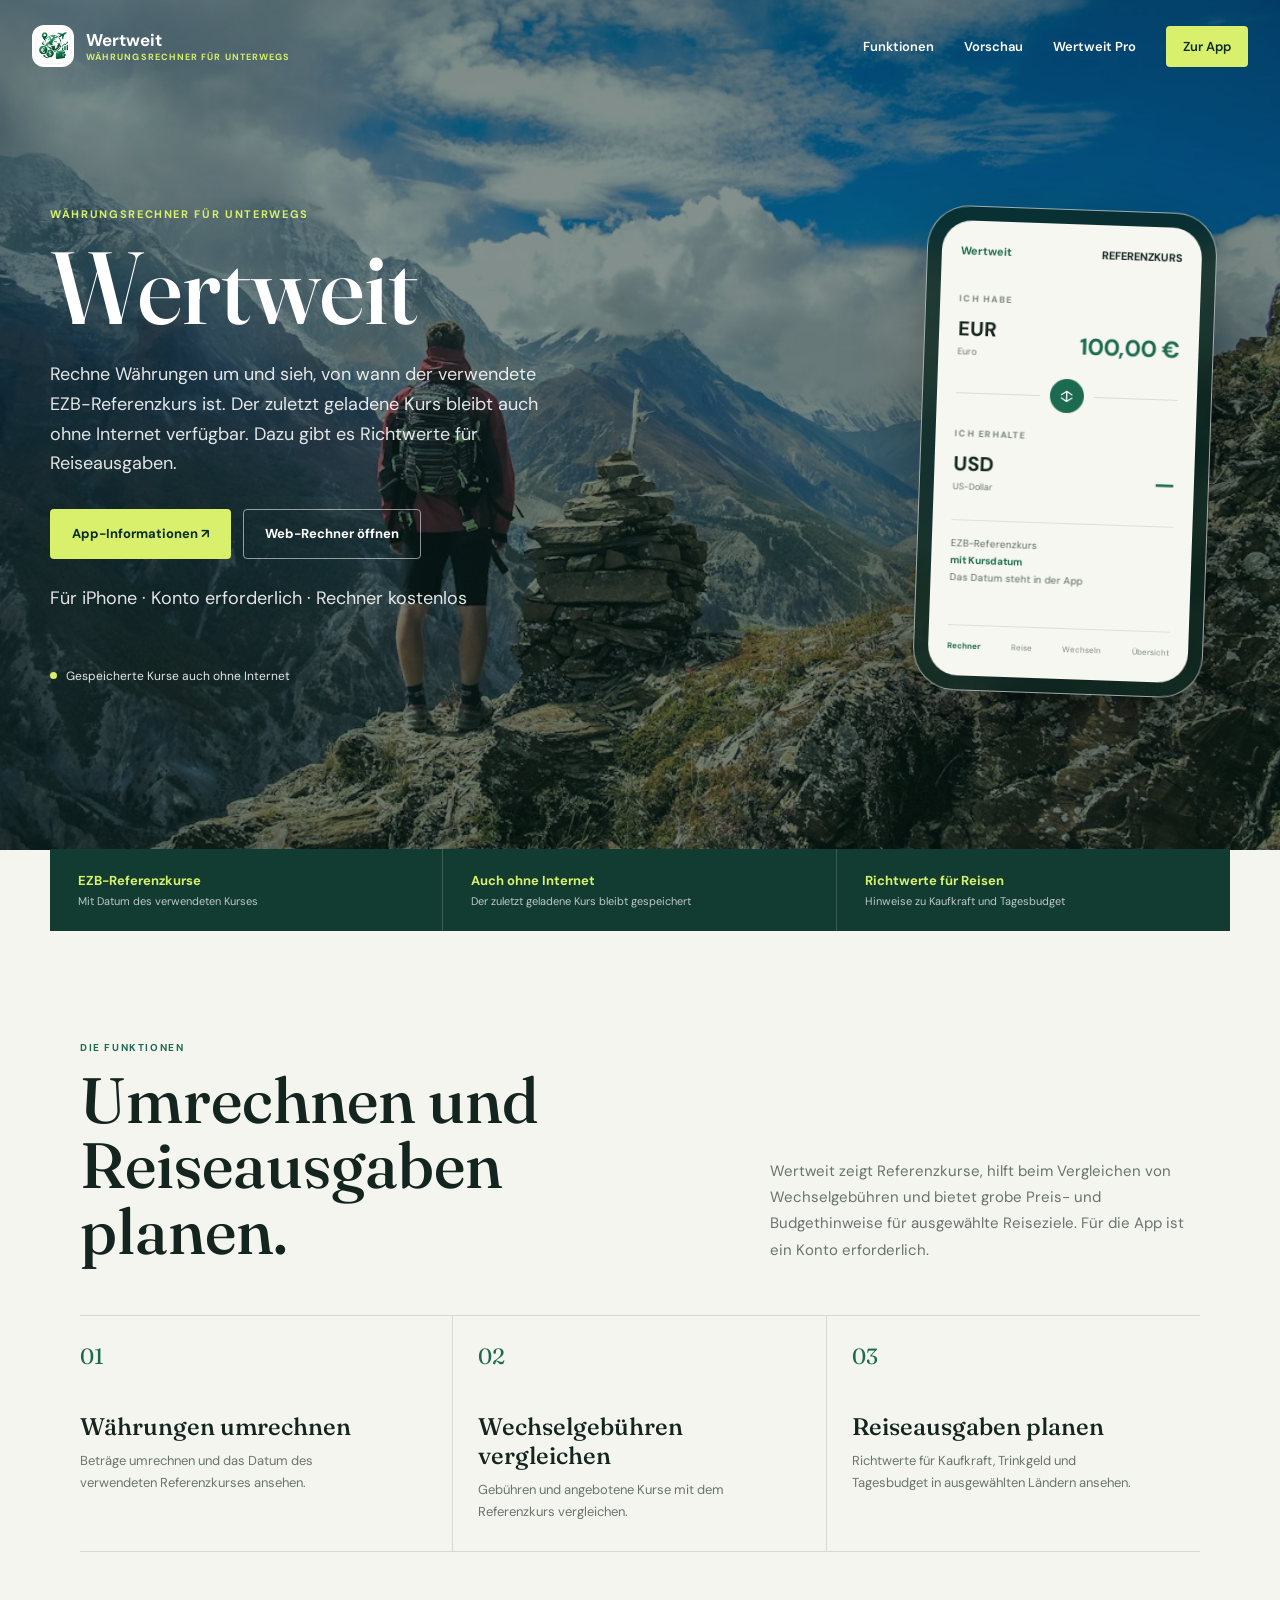
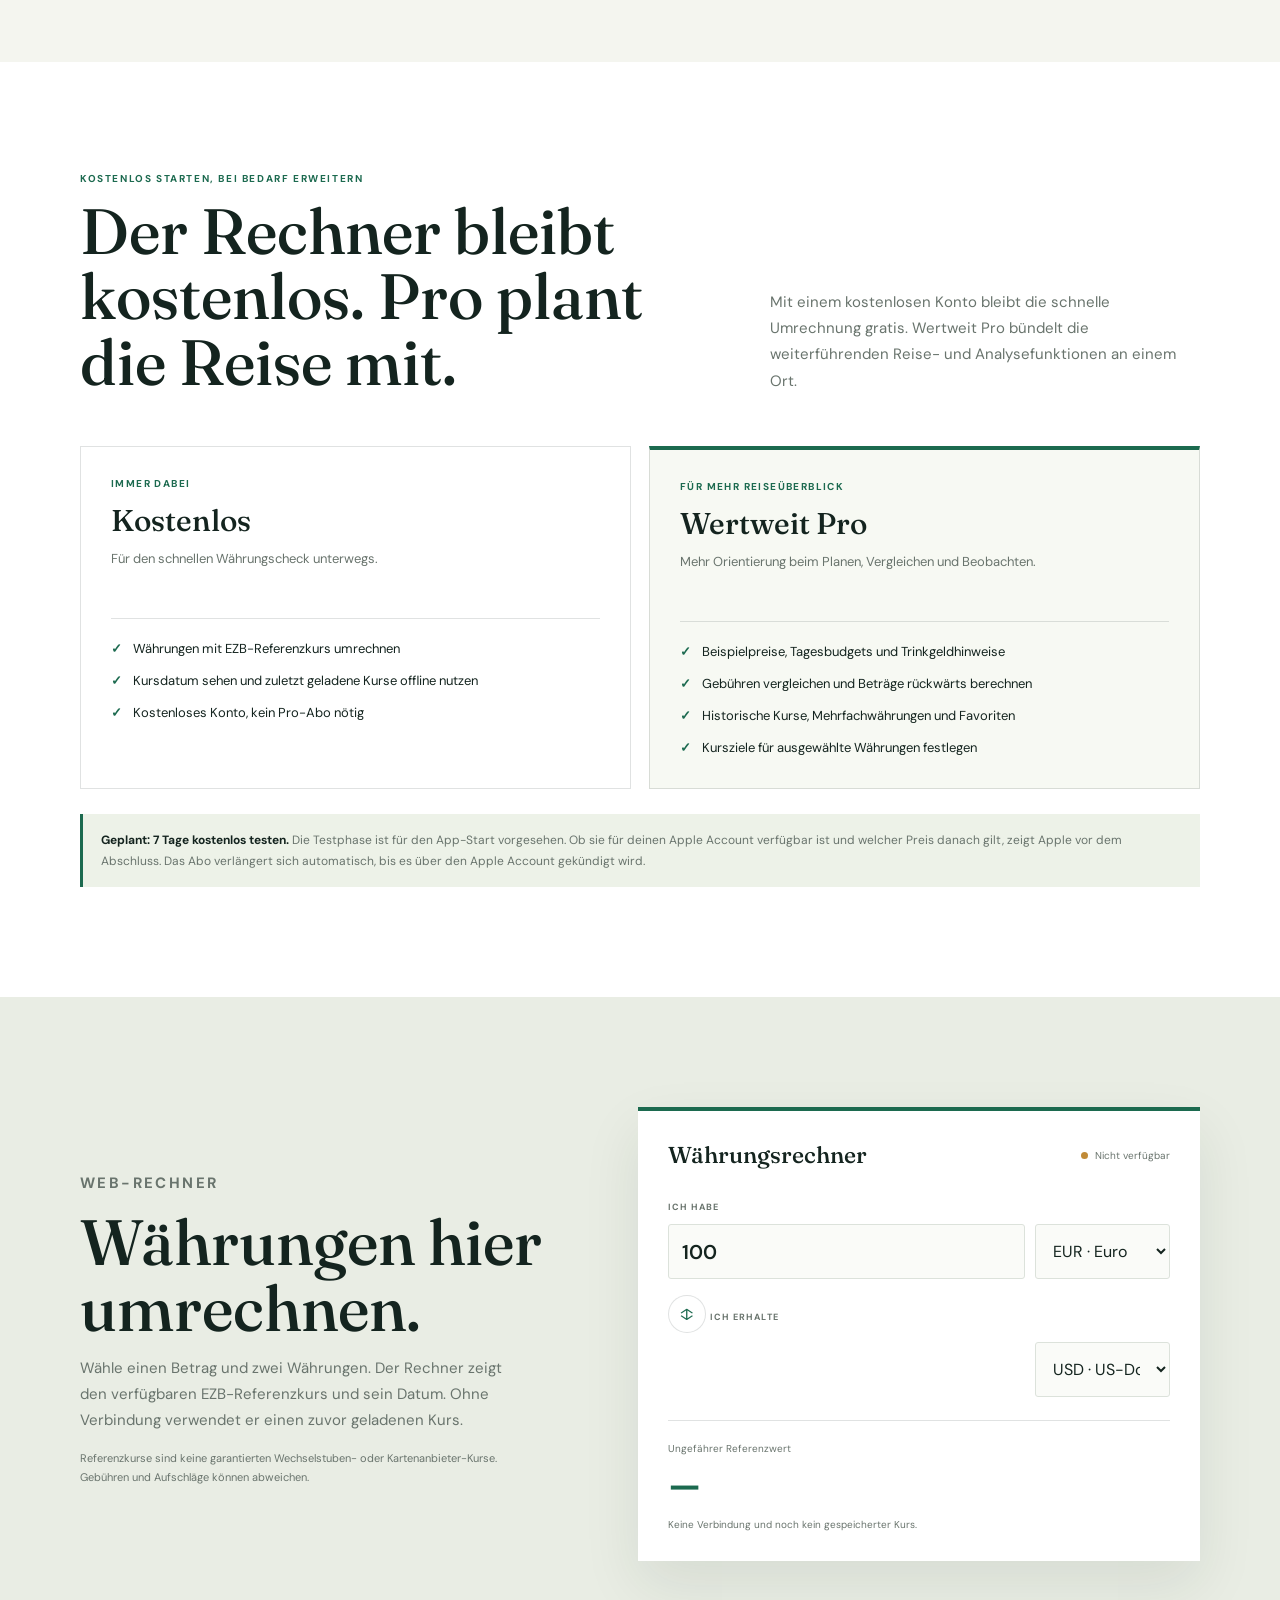
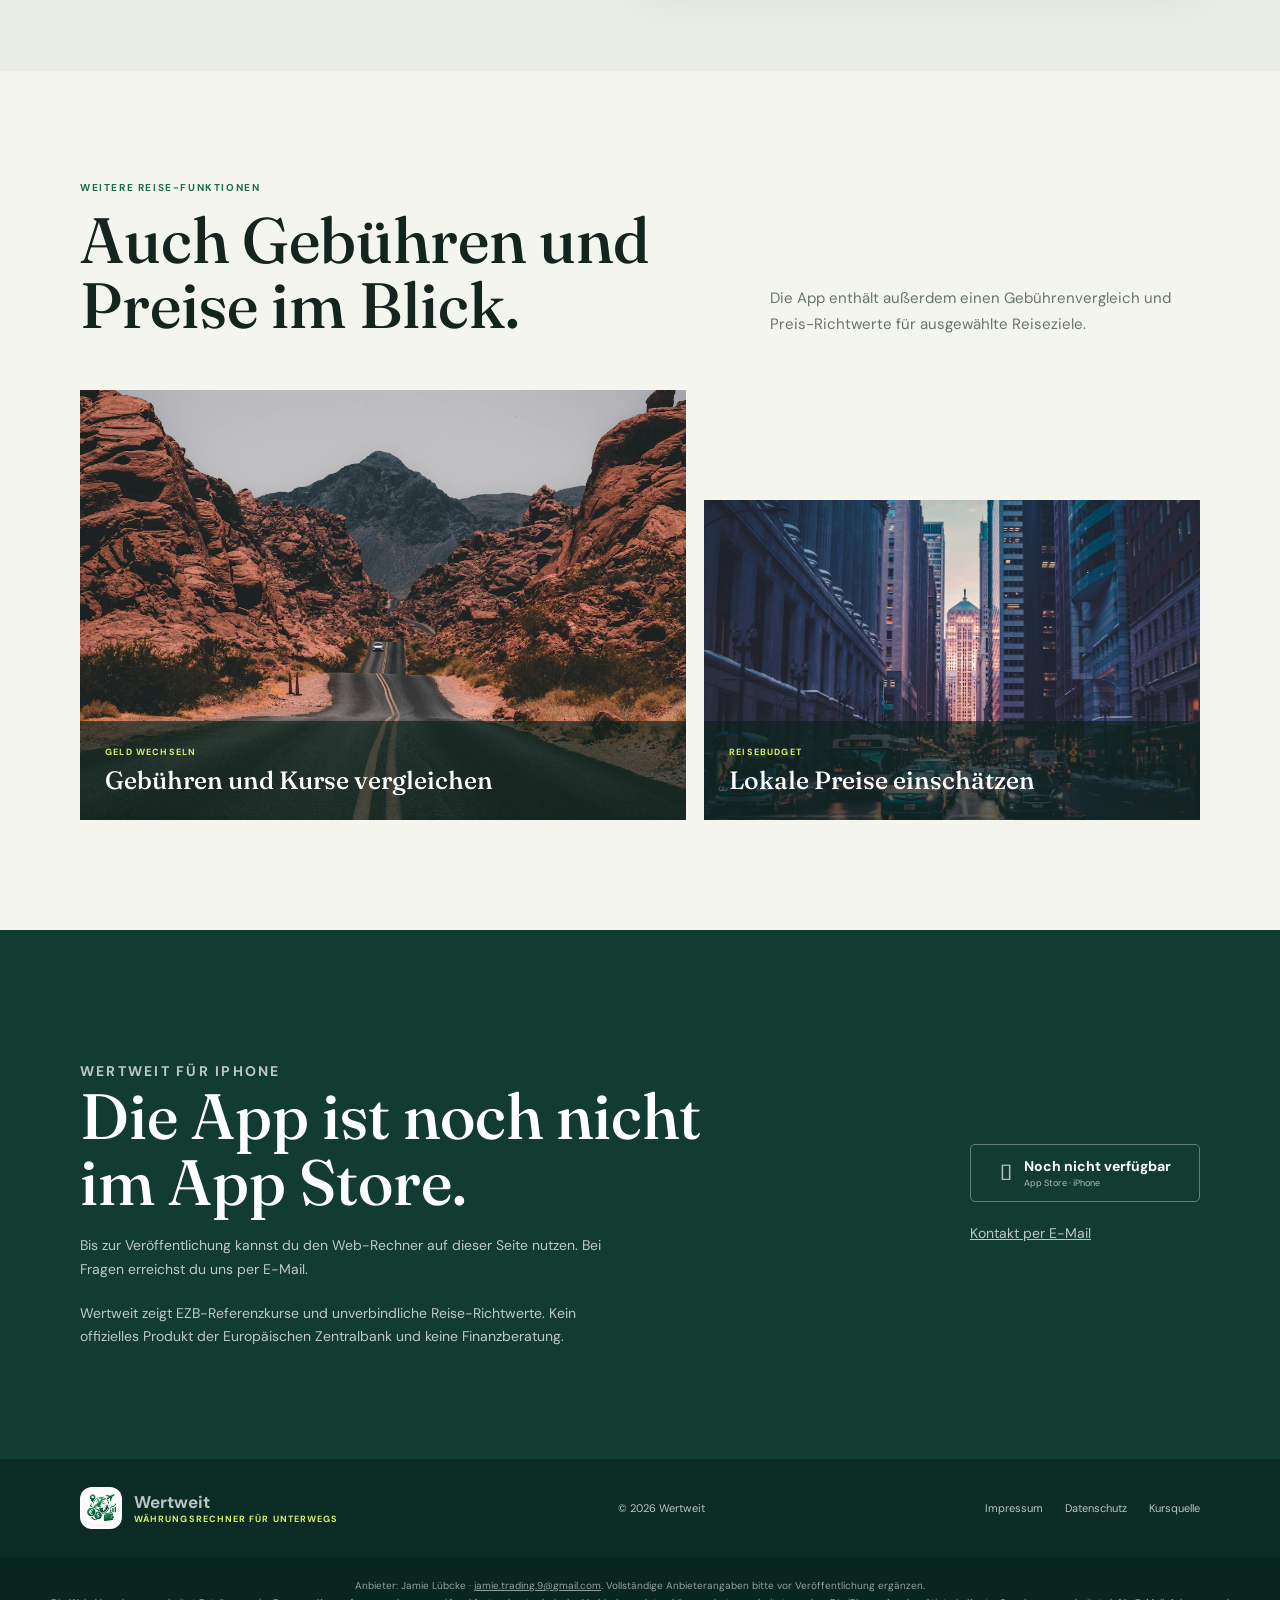
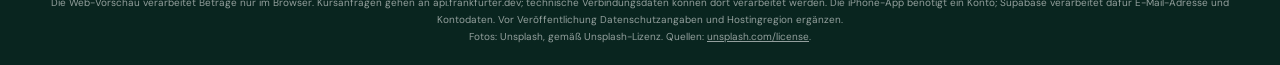
==== website/index.html @ d1123b86 "Add Supabase-backed account and support tools Co-authored-by: Copilot <223556219+Copilot@users.norep" ====
<!doctype html>
<html lang="de">
<head>
  <meta charset="utf-8">
  <meta name="viewport" content="width=device-width, initial-scale=1">
  <meta name="theme-color" content="#123c31">
  <meta name="description" content="Mit Wertweit kannst du Währungen umrechnen, EZB-Referenzkurse prüfen und Reiseausgaben planen.">
  <title>Wertweit – Währungsrechner für unterwegs</title>
  <link rel="preconnect" href="https://fonts.googleapis.com">
  <link rel="preconnect" href="https://fonts.gstatic.com" crossorigin>
  <link href="https://fonts.googleapis.com/css2?family=DM+Sans:wght@400;500;600;700&family=Fraunces:opsz,wght@9..144,500;9..144,600&display=swap" rel="stylesheet">
  <style>
    :root {
      color-scheme: light;
      --forest: #123c31;
      --forest-deep: #0b2b24;
      --leaf: #1c6a4f;
      --lime: #d8f06b;
      --paper: #f4f5ef;
      --white: #fff;
      --ink: #14241f;
      --muted: #69746d;
      --line: rgba(20, 36, 31, .13);
      --serif: "Fraunces", Georgia, serif;
      --sans: "DM Sans", -apple-system, BlinkMacSystemFont, sans-serif;
    }
    * { box-sizing: border-box; }
    html { scroll-behavior: smooth; }
    body { margin: 0; background: var(--paper); color: var(--ink); font-family: var(--sans); }
    a { color: inherit; }
    button, input, select { font: inherit; }
    .site-header {
      position: absolute; inset: 0 0 auto; z-index: 3; display: flex; align-items: center;
      justify-content: space-between; width: min(1280px, calc(100% - 64px)); height: 92px; margin: auto; left: 0; right: 0;
      color: var(--white);
    }
    .brand { display: inline-flex; gap: 12px; align-items: center; text-decoration: none; font-weight: 700; font-size: 17px; }
    .brand img { width: 42px; height: 42px; border-radius: 12px; }
    .brand small { display: block; color: var(--lime); font-size: 9px; font-weight: 700; letter-spacing: .12em; text-transform: uppercase; }
    .nav { display: flex; gap: 30px; align-items: center; font-size: 13px; font-weight: 600; }
    .nav a { text-decoration: none; }
    .nav a:hover { color: var(--lime); }
    .nav .nav-cta { padding: 12px 17px; border-radius: 4px; background: var(--lime); color: var(--forest-deep); }
    .hero {
      position: relative; display: flex; min-height: 720px; min-height: min(850px, 96svh); align-items: center; overflow: hidden;
      background: var(--forest-deep) url("assets/alpine-hiker.jpg") center 48% / cover no-repeat; color: white;
    }
    .hero::before { position: absolute; inset: 0; content: ""; background: rgba(8, 34, 28, .49); }
    .hero-inner { position: relative; z-index: 1; display: grid; grid-template-columns: minmax(0, 1fr) 330px; gap: 70px; align-items: center; width: min(1180px, calc(100% - 64px)); margin: 88px auto 35px; }
    .hero-copy { max-width: 720px; padding: 48px 0 60px; }
    .eyebrow { margin: 0 0 18px; color: var(--lime); font-size: 11px; font-weight: 700; letter-spacing: .15em; text-transform: uppercase; }
    h1 { max-width: 740px; margin: 0; font-family: var(--serif); font-size: clamp(60px, 8vw, 104px); font-weight: 500; line-height: .94; }
    .hero-copy > p:not(.eyebrow) { max-width: 520px; margin: 25px 0 30px; color: rgba(255,255,255,.88); font-size: 18px; line-height: 1.65; }
    .actions { display: flex; gap: 12px; align-items: center; flex-wrap: wrap; }
    .button { display: inline-flex; min-height: 50px; align-items: center; justify-content: center; padding: 0 21px; border: 1px solid transparent; border-radius: 4px; font-size: 13px; font-weight: 700; text-decoration: none; transition: transform .2s ease, background .2s ease; }
    .button:hover { transform: translateY(-2px); }
    .button-primary { background: var(--lime); color: var(--forest-deep); }
    .button-quiet { border-color: rgba(255,255,255,.54); color: white; }
    .hero-note { margin-top: 17px; color: rgba(255,255,255,.7); font-size: 11px; }
    .watch-label { display: inline-flex; gap: 9px; align-items: center; margin-top: 24px; color: rgba(255,255,255,.88); font-size: 12px; }
    .watch-label span { display: inline-block; width: 7px; height: 7px; border-radius: 50%; background: var(--lime); }
    .device { width: 290px; justify-self: center; padding: 14px; border: 1px solid rgba(255,255,255,.6); border-radius: 42px; background: rgba(11, 38, 31, .8); box-shadow: 0 35px 90px rgba(0,0,0,.34); transform: rotate(2deg); backdrop-filter: blur(12px); }
    .device-screen { min-height: 455px; padding: 23px 19px; border-radius: 30px; background: #f5f7f0; color: var(--ink); }
    .screen-top { display: flex; justify-content: space-between; align-items: center; margin-bottom: 35px; font-size: 11px; font-weight: 700; }
    .screen-mark { color: var(--leaf); }
    .screen-label { color: #7b857d; font-size: 9px; font-weight: 700; letter-spacing: .14em; }
    .currency-line { display: flex; align-items: end; justify-content: space-between; margin: 11px 0 18px; }
    .currency-line strong { display: block; font-size: 20px; }
    .currency-line span { display: block; margin-top: 4px; color: var(--muted); font-size: 9px; }
    .currency-line .amount { color: var(--leaf); font-size: 23px; font-weight: 700; }
    .swap-line { display: flex; align-items: center; gap: 10px; color: #9aa29b; }
    .swap-line::before, .swap-line::after { height: 1px; flex: 1; background: #d9ded7; content: ""; }
    .swap { display: grid; width: 34px; height: 34px; place-items: center; border-radius: 50%; background: var(--leaf); color: white; font-size: 16px; }
    .screen-rate { margin-top: 27px; padding-top: 14px; border-top: 1px solid #dce1da; color: #5c6b61; font-size: 10px; line-height: 1.7; }
    .screen-rate b { color: var(--leaf); }
    .screen-tabs { display: flex; justify-content: space-between; margin-top: 39px; padding-top: 15px; border-top: 1px solid #dce1da; color: #7e887f; font-size: 8px; }
    .screen-tabs b { color: var(--leaf); }
    .trust-strip { position: relative; z-index: 2; display: grid; grid-template-columns: repeat(3, 1fr); width: min(1180px, calc(100% - 64px)); margin: -1px auto 0; background: var(--forest); color: white; }
    .trust-item { padding: 23px 28px; border-right: 1px solid rgba(255,255,255,.16); }
    .trust-item:last-child { border: 0; }
    .trust-item strong { display: block; color: var(--lime); font-size: 13px; }
    .trust-item span { display: block; margin-top: 5px; color: rgba(255,255,255,.72); font-size: 11px; }
    .section { padding: 110px 32px; }
    .section-inner { width: min(1120px, 100%); margin: auto; }
    .section-heading { display: grid; grid-template-columns: 1fr minmax(240px, 430px); gap: 50px; align-items: end; margin-bottom: 52px; }
    .section-kicker { margin: 0 0 13px; color: var(--leaf); font-size: 10px; font-weight: 700; letter-spacing: .16em; text-transform: uppercase; }
    h2 { margin: 0; font-family: var(--serif); font-size: clamp(40px, 5.3vw, 64px); font-weight: 500; line-height: 1.02; }
    .section-heading > p { margin: 0; color: var(--muted); font-size: 15px; line-height: 1.75; }
    .features { display: grid; grid-template-columns: repeat(3, 1fr); border-top: 1px solid var(--line); border-bottom: 1px solid var(--line); }
    .feature { min-height: 215px; padding: 26px 24px 28px 0; border-right: 1px solid var(--line); }
    .feature + .feature { padding-left: 25px; }
    .feature:last-child { border: 0; }
    .feature-number { display: block; margin-bottom: 42px; color: var(--leaf); font-family: var(--serif); font-size: 22px; }
    .feature h3 { margin: 0 0 9px; font-family: var(--serif); font-size: 24px; font-weight: 500; }
    .feature p { max-width: 290px; margin: 0; color: var(--muted); font-size: 13px; line-height: 1.7; }
    .pro-section { background: #fff; }
    .plans { display: grid; grid-template-columns: repeat(2, minmax(0, 1fr)); gap: 18px; }
    .plan { padding: 30px; border: 1px solid var(--line); }
    .plan-pro { border-top: 4px solid var(--leaf); background: #f7f9f3; }
    .plan-label { margin: 0 0 12px; color: var(--leaf); font-size: 10px; font-weight: 700; letter-spacing: .14em; text-transform: uppercase; }
    .plan h3 { margin: 0; font-family: var(--serif); font-size: 30px; font-weight: 500; }
    .plan-intro { min-height: 48px; margin: 9px 0 22px; color: var(--muted); font-size: 13px; line-height: 1.65; }
    .plan ul { display: grid; gap: 12px; margin: 0; padding: 20px 0 0; border-top: 1px solid var(--line); list-style: none; }
    .plan li { position: relative; padding-left: 22px; color: var(--ink); font-size: 13px; line-height: 1.55; }
    .plan li::before { position: absolute; left: 0; color: var(--leaf); content: "✓"; font-weight: 700; }
    .trial-note { margin: 25px 0 0; padding: 16px 18px; border-left: 3px solid var(--leaf); background: #edf2e8; color: var(--muted); font-size: 12px; line-height: 1.7; }
    .trial-note strong { color: var(--ink); }
    .demo { background: #e9ede4; }
    .demo-grid { display: grid; grid-template-columns: minmax(0, .85fr) minmax(360px, 1fr); gap: 80px; align-items: center; }
    .demo-copy p { max-width: 450px; color: var(--muted); font-size: 15px; line-height: 1.75; }
    .demo-copy .demo-caveat { font-size: 11px; }
    .converter { padding: 30px; border-top: 4px solid var(--leaf); background: var(--white); box-shadow: 0 24px 55px rgba(25, 49, 38, .09); }
    .converter-head { display: flex; justify-content: space-between; align-items: center; margin-bottom: 25px; }
    .converter-head h3 { margin: 0; font-family: var(--serif); font-size: 23px; font-weight: 500; }
    .rate-status { display: inline-flex; gap: 7px; align-items: center; color: var(--muted); font-size: 10px; }
    .rate-dot { width: 7px; height: 7px; border-radius: 50%; background: #b4b9b2; }
    .rate-dot.ready { background: #31845e; }
    .rate-dot.stale { background: #c18b37; }
    .input-row { display: grid; grid-template-columns: minmax(0, 1fr) 135px; gap: 10px; margin-top: 9px; }
    .input-row input, .input-row select { width: 100%; height: 55px; padding: 0 13px; border: 1px solid #dce2db; border-radius: 3px; background: #fafbf8; color: var(--ink); }
    .input-row input { font-size: 20px; font-weight: 600; }
    .input-label { margin-top: 19px; color: var(--muted); font-size: 9px; font-weight: 700; letter-spacing: .12em; }
    .demo-result { margin-top: 23px; padding-top: 21px; border-top: 1px solid var(--line); }
    .demo-result small { display: block; margin-bottom: 7px; color: var(--muted); font-size: 10px; }
    .demo-result strong { display: block; color: var(--leaf); font-size: clamp(25px, 4vw, 36px); overflow-wrap: anywhere; }
    .demo-date { margin-top: 9px; color: var(--muted); font-size: 10px; }
    .swap-button { display: inline-grid; width: 38px; height: 38px; margin: 16px 0 0; place-items: center; border: 1px solid var(--line); border-radius: 50%; background: white; color: var(--leaf); cursor: pointer; }
    .triptych { display: grid; grid-template-columns: 1.1fr .9fr; gap: 18px; }
    .triptych figure { position: relative; min-height: 430px; margin: 0; overflow: hidden; background: #263d34; }
    .triptych figure:last-child { min-height: 320px; margin-top: 110px; }
    .triptych img { position: absolute; width: 100%; height: 100%; object-fit: cover; transition: transform .8s ease; }
    .triptych figure:hover img { transform: scale(1.035); }
    .triptych figcaption { position: absolute; inset: auto 0 0; padding: 25px; color: white; background: rgba(10, 34, 27, .66); }
    .triptych figcaption span { display: block; margin-bottom: 7px; color: var(--lime); font-size: 9px; font-weight: 700; letter-spacing: .13em; text-transform: uppercase; }
    .triptych figcaption strong { font-family: var(--serif); font-size: 25px; font-weight: 500; }
    .download { position: relative; overflow: hidden; background: var(--forest); color: white; }
    .download-inner { display: grid; grid-template-columns: 1fr auto; gap: 50px; align-items: center; }
    .download h2 { max-width: 640px; }
    .download p { max-width: 540px; margin: 20px 0 0; color: rgba(255,255,255,.72); font-size: 14px; line-height: 1.7; }
    .store-button { display: inline-flex; min-width: 230px; min-height: 58px; align-items: center; justify-content: center; gap: 12px; padding: 10px 18px; border: 1px solid rgba(255,255,255,.34); border-radius: 5px; color: rgba(255,255,255,.66); text-align: left; text-decoration: none; cursor: not-allowed; }
    .store-button b { display: block; color: white; font-size: 14px; }
    .store-button small { display: block; margin-top: 2px; font-size: 9px; }
    .store-icon { font-size: 22px; }
    .fineprint { margin-top: 20px; color: rgba(255,255,255,.57); font-size: 10px; }
    .footer { padding: 28px 32px; background: var(--forest-deep); color: rgba(255,255,255,.73); }
    .footer-inner { display: flex; width: min(1120px, 100%); align-items: center; justify-content: space-between; gap: 20px; margin: auto; font-size: 11px; }
    .footer a { text-decoration: none; }
    .footer-links { display: flex; gap: 22px; }
    .legal-note { padding: 20px 32px; background: #09251f; color: rgba(255,255,255,.56); font-size: 10px; line-height: 1.7; text-align: center; }
    .reveal { opacity: 0; transform: translateY(18px); transition: opacity .65s ease, transform .65s ease; }
    .reveal.visible { opacity: 1; transform: translateY(0); }
    @media (prefers-reduced-motion: reduce) { *, *::before, *::after { scroll-behavior: auto !important; transition-duration: .01ms !important; animation-duration: .01ms !important; } .reveal { opacity: 1; transform: none; } }
    @media (max-width: 800px) {
      .site-header { width: calc(100% - 36px); height: 76px; }
      .nav { gap: 14px; }
      .nav a:not(.nav-cta) { display: none; }
      .hero { min-height: 940px; min-height: 100svh; align-items: start; background-position: 42% center; }
      .hero::before { background: rgba(8, 34, 28, .6); }
      .hero-inner { grid-template-columns: 1fr; gap: 8px; width: calc(100% - 40px); margin-top: 100px; }
      .hero-copy { padding: 24px 0 0; }
      h1 { max-width: 500px; font-size: clamp(60px, 15vw, 84px); }
      .hero-copy > p:not(.eyebrow) { margin: 18px 0 22px; font-size: 16px; }
      .device { width: 235px; justify-self: end; margin: 0 10px 10px 0; padding: 10px; border-radius: 34px; }
      .device-screen { min-height: 338px; padding: 17px 15px; border-radius: 25px; }
      .screen-top { margin-bottom: 23px; }
      .currency-line { margin: 8px 0 12px; }
      .screen-rate { margin-top: 18px; }
      .screen-tabs { margin-top: 24px; }
      .trust-strip { grid-template-columns: 1fr; width: 100%; }
      .trust-item { padding: 16px 22px; border-right: 0; border-bottom: 1px solid rgba(255,255,255,.16); }
      .section { padding: 78px 20px; }
      .section-heading, .demo-grid { grid-template-columns: 1fr; gap: 23px; }
      .features { grid-template-columns: 1fr; }
      .feature, .feature + .feature { min-height: 0; padding: 20px 0; border-right: 0; border-bottom: 1px solid var(--line); }
      .feature:last-child { border-bottom: 0; }
      .feature-number { margin-bottom: 20px; }
      .plans { grid-template-columns: 1fr; }
      .plan { padding: 23px; }
      .demo-grid { gap: 34px; }
      .converter { padding: 22px 17px; }
      .input-row { grid-template-columns: minmax(0, 1fr) 112px; gap: 7px; }
      .triptych { grid-template-columns: 1fr; }
      .triptych figure, .triptych figure:last-child { min-height: 360px; margin: 0; }
      .download-inner { grid-template-columns: 1fr; gap: 32px; }
      .store-button { justify-self: start; }
      .footer-inner { align-items: flex-start; flex-direction: column; }
      .footer-links { flex-wrap: wrap; }
    }
    @media (max-width: 390px) {
      .brand { font-size: 15px; }
      .brand img { width: 36px; height: 36px; }
      .button { padding: 0 15px; font-size: 12px; }
      .device { width: 220px; }
      .hero { min-height: 900px; min-height: 100svh; }
    }
  </style>
</head>
<body>
  <header class="site-header">
    <a class="brand" href="#start" aria-label="Wertweit Startseite">
      <img src="assets/wertweit-logo.png" alt="">
      <span>Wertweit<small>Währungsrechner für unterwegs</small></span>
    </a>
    <nav class="nav" aria-label="Hauptnavigation">
      <a href="#funktionen">Funktionen</a>
      <a href="#vorschau">Vorschau</a>
      <a href="#pro">Wertweit Pro</a>
      <a class="nav-cta" href="#download">Zur App</a>
    </nav>
  </header>

  <main id="start">
    <section class="hero" aria-labelledby="hero-title">
      <div class="hero-inner">
        <div class="hero-copy">
          <p class="eyebrow">Währungsrechner für unterwegs</p>
          <h1 id="hero-title">Wertweit</h1>
          <p>Rechne Währungen um und sieh, von wann der verwendete EZB-Referenzkurs ist. Der zuletzt geladene Kurs bleibt auch ohne Internet verfügbar. Dazu gibt es Richtwerte für Reiseausgaben.</p>
          <div class="actions">
            <a class="button button-primary" href="#download">App-Informationen <span aria-hidden="true">&nbsp;↗</span></a>
            <a class="button button-quiet" href="#vorschau">Web-Rechner öffnen</a>
          </div>
          <p class="hero-note">Für iPhone · Konto erforderlich · Rechner kostenlos</p>
          <div class="watch-label"><span></span> Gespeicherte Kurse auch ohne Internet</div>
        </div>
        <div class="device" aria-label="Vorschau des Wertweit-Währungsrechners">
          <div class="device-screen">
            <div class="screen-top"><span class="screen-mark">Wertweit</span><span>REFERENZKURS</span></div>
            <div class="screen-label">ICH HABE</div>
            <div class="currency-line"><div><strong>EUR</strong><span>Euro</span></div><span class="amount">100,00 €</span></div>
            <div class="swap-line"><span class="swap" aria-hidden="true">↕</span></div>
            <div class="screen-label" style="margin-top:18px">ICH ERHALTE</div>
            <div class="currency-line"><div><strong>USD</strong><span>US-Dollar</span></div><span class="amount">—</span></div>
            <div class="screen-rate">EZB-Referenzkurs<br><b>mit Kursdatum</b><br>Das Datum steht in der App</div>
            <div class="screen-tabs"><b>Rechner</b><span>Reise</span><span>Wechseln</span><span>Übersicht</span></div>
          </div>
        </div>
      </div>
    </section>

    <div class="trust-strip" aria-label="Wertweit auf einen Blick">
      <div class="trust-item"><strong>EZB-Referenzkurse</strong><span>Mit Datum des verwendeten Kurses</span></div>
      <div class="trust-item"><strong>Auch ohne Internet</strong><span>Der zuletzt geladene Kurs bleibt gespeichert</span></div>
      <div class="trust-item"><strong>Richtwerte für Reisen</strong><span>Hinweise zu Kaufkraft und Tagesbudget</span></div>
    </div>

    <section class="section" id="funktionen">
      <div class="section-inner">
        <div class="section-heading reveal">
          <div><p class="section-kicker">Die Funktionen</p><h2>Umrechnen und Reiseausgaben planen.</h2></div>
          <p>Wertweit zeigt Referenzkurse, hilft beim Vergleichen von Wechselgebühren und bietet grobe Preis- und Budgethinweise für ausgewählte Reiseziele. Für die App ist ein Konto erforderlich.</p>
        </div>
        <div class="features reveal">
          <article class="feature"><span class="feature-number">01</span><h3>Währungen umrechnen</h3><p>Beträge umrechnen und das Datum des verwendeten Referenzkurses ansehen.</p></article>
          <article class="feature"><span class="feature-number">02</span><h3>Wechselgebühren vergleichen</h3><p>Gebühren und angebotene Kurse mit dem Referenzkurs vergleichen.</p></article>
          <article class="feature"><span class="feature-number">03</span><h3>Reiseausgaben planen</h3><p>Richtwerte für Kaufkraft, Trinkgeld und Tagesbudget in ausgewählten Ländern ansehen.</p></article>
        </div>
      </div>
    </section>

    <section class="section pro-section" id="pro" aria-labelledby="pro-title">
      <div class="section-inner">
        <div class="section-heading reveal">
          <div><p class="section-kicker">Kostenlos starten, bei Bedarf erweitern</p><h2 id="pro-title">Der Rechner bleibt kostenlos. Pro plant die Reise mit.</h2></div>
          <p>Mit einem kostenlosen Konto bleibt die schnelle Umrechnung gratis. Wertweit Pro bündelt die weiterführenden Reise- und Analysefunktionen an einem Ort.</p>
        </div>
        <div class="plans reveal">
          <article class="plan">
            <p class="plan-label">Immer dabei</p>
            <h3>Kostenlos</h3>
            <p class="plan-intro">Für den schnellen Währungscheck unterwegs.</p>
            <ul>
              <li>Währungen mit EZB-Referenzkurs umrechnen</li>
              <li>Kursdatum sehen und zuletzt geladene Kurse offline nutzen</li>
              <li>Kostenloses Konto, kein Pro-Abo nötig</li>
            </ul>
          </article>
          <article class="plan plan-pro">
            <p class="plan-label">Für mehr Reiseüberblick</p>
            <h3>Wertweit Pro</h3>
            <p class="plan-intro">Mehr Orientierung beim Planen, Vergleichen und Beobachten.</p>
            <ul>
              <li>Beispielpreise, Tagesbudgets und Trinkgeldhinweise</li>
              <li>Gebühren vergleichen und Beträge rückwärts berechnen</li>
              <li>Historische Kurse, Mehrfachwährungen und Favoriten</li>
              <li>Kursziele für ausgewählte Währungen festlegen</li>
            </ul>
          </article>
        </div>
        <p class="trial-note"><strong>Geplant: 7 Tage kostenlos testen.</strong> Die Testphase ist für den App-Start vorgesehen. Ob sie für deinen Apple Account verfügbar ist und welcher Preis danach gilt, zeigt Apple vor dem Abschluss. Das Abo verlängert sich automatisch, bis es über den Apple Account gekündigt wird.</p>
      </div>
    </section>

    <section class="section demo" id="vorschau">
      <div class="section-inner demo-grid">
        <div class="demo-copy reveal">
          <p class="section-kicker">Web-Rechner</p>
          <h2>Währungen hier umrechnen.</h2>
          <p>Wähle einen Betrag und zwei Währungen. Der Rechner zeigt den verfügbaren EZB-Referenzkurs und sein Datum. Ohne Verbindung verwendet er einen zuvor geladenen Kurs.</p>
          <p class="demo-caveat">Referenzkurse sind keine garantierten Wechselstuben- oder Kartenanbieter-Kurse. Gebühren und Aufschläge können abweichen.</p>
        </div>
        <div class="converter reveal" aria-label="Interaktiver Währungsrechner">
          <div class="converter-head"><h3>Währungsrechner</h3><span class="rate-status"><i class="rate-dot" id="rate-dot"></i><span id="rate-status">Kurs wird geladen</span></span></div>
          <label class="input-label" for="amount">ICH HABE</label>
          <div class="input-row"><input id="amount" type="number" min="0" step="any" value="100" inputmode="decimal" aria-label="Betrag"><select id="base" aria-label="Ausgangswährung"><option value="EUR">EUR · Euro</option><option value="USD">USD · US-Dollar</option><option value="GBP">GBP · Pfund</option><option value="CHF">CHF · Franken</option><option value="JPY">JPY · Yen</option></select></div>
          <button class="swap-button" id="swap" type="button" aria-label="Währungen tauschen">↕</button>
          <label class="input-label" for="quote">ICH ERHALTE</label>
          <div class="input-row"><div></div><select id="quote" aria-label="Zielwährung"><option value="USD">USD · US-Dollar</option><option value="EUR">EUR · Euro</option><option value="GBP">GBP · Pfund</option><option value="CHF">CHF · Franken</option><option value="JPY">JPY · Yen</option></select></div>
          <div class="demo-result"><small>Ungefährer Referenzwert</small><strong id="result">—</strong><div class="demo-date" id="rate-date">Kursdatum wird geladen.</div></div>
        </div>
      </div>
    </section>

    <section class="section" aria-label="Wertweit für unterwegs">
      <div class="section-inner">
        <div class="section-heading reveal">
          <div><p class="section-kicker">Weitere Reise-Funktionen</p><h2>Auch Gebühren und Preise im Blick.</h2></div>
          <p>Die App enthält außerdem einen Gebührenvergleich und Preis-Richtwerte für ausgewählte Reiseziele.</p>
        </div>
        <div class="triptych reveal">
          <figure><img src="assets/red-rock-road.jpg" alt="Straße durch eine weite Landschaft aus roten Felsen" loading="lazy"><figcaption><span>Geld wechseln</span><strong>Gebühren und Kurse vergleichen</strong></figcaption></figure>
          <figure><img src="assets/city-evening.jpg" alt="Belebte Innenstadt bei Abendlicht" loading="lazy"><figcaption><span>Reisebudget</span><strong>Lokale Preise einschätzen</strong></figcaption></figure>
        </div>
      </div>
    </section>

    <section class="section download" id="download">
      <div class="section-inner download-inner">
        <div class="reveal">
          <p class="section-kicker">Wertweit für iPhone</p>
          <h2>Die App ist noch nicht im App Store.</h2>
          <p>Bis zur Veröffentlichung kannst du den Web-Rechner auf dieser Seite nutzen. Bei Fragen erreichst du uns per E-Mail.</p>
          <p class="fineprint">Wertweit zeigt EZB-Referenzkurse und unverbindliche Reise-Richtwerte. Kein offizielles Produkt der Europäischen Zentralbank und keine Finanzberatung.</p>
        </div>
        <div class="reveal">
          <span class="store-button" aria-disabled="true"><span class="store-icon" aria-hidden="true"></span><span><b>Noch nicht verfügbar</b><small>App Store · iPhone</small></span></span>
          <p class="fineprint"><a href="mailto:jamie.trading.9@gmail.com">Kontakt per E-Mail</a></p>
        </div>
      </div>
    </section>
  </main>

  <footer>
    <div class="footer">
      <div class="footer-inner"><a class="brand" href="#start"><img src="assets/wertweit-logo.png" alt=""><span>Wertweit<small>Währungsrechner für unterwegs</small></span></a><div>© <span id="year"></span> Wertweit</div><nav class="footer-links" aria-label="Rechtliches"><a href="#impressum">Impressum</a><a href="#datenschutz">Datenschutz</a><a href="https://www.frankfurter.dev/" target="_blank" rel="noreferrer">Kursquelle</a></nav></div>
    </div>
    <div class="legal-note"><span id="impressum">Anbieter: Jamie Lübcke · <a href="mailto:jamie.trading.9@gmail.com">jamie.trading.9@gmail.com</a>. Vollständige Anbieterangaben bitte vor Veröffentlichung ergänzen.</span><br><span id="datenschutz">Die Web-Vorschau verarbeitet Beträge nur im Browser. Kursanfragen gehen an api.frankfurter.dev; technische Verbindungsdaten können dort verarbeitet werden. Die iPhone-App benötigt ein Konto; Supabase verarbeitet dafür E-Mail-Adresse und Kontodaten. Vor Veröffentlichung Datenschutzangaben und Hostingregion ergänzen.</span><br>Fotos: Unsplash, gemäß Unsplash-Lizenz. Quellen: <a href="https://unsplash.com/license" target="_blank" rel="noreferrer">unsplash.com/license</a>.</div>
  </footer>

  <script>
    const amountInput = document.querySelector("#amount");
    const baseSelect = document.querySelector("#base");
    const quoteSelect = document.querySelector("#quote");
    const resultLabel = document.querySelector("#result");
    const statusLabel = document.querySelector("#rate-status");
    const statusDot = document.querySelector("#rate-dot");
    const dateLabel = document.querySelector("#rate-date");
    let activeRate = null;
    let requestNumber = 0;

    function renderAmount() {
      if (!activeRate) return;
      const amount = Number(amountInput.value);
      if (!Number.isFinite(amount) || amount < 0) {
        resultLabel.textContent = "Betrag prüfen";
        return;
      }
      resultLabel.textContent = new Intl.NumberFormat("de-DE", { style: "currency", currency: quoteSelect.value, maximumFractionDigits: 2 }).format(amount * activeRate);
    }

    async function loadRate() {
      const currentRequest = ++requestNumber;
      const base = baseSelect.value;
      const quote = quoteSelect.value;
      statusLabel.textContent = "Kurs wird geladen";
      statusDot.className = "rate-dot";
      dateLabel.textContent = "EZB-Referenzkurs · Verbindung wird hergestellt";
      if (base === quote) {
        activeRate = 1;
        statusLabel.textContent = "Gleiche Währung";
        statusDot.className = "rate-dot ready";
        dateLabel.textContent = "1 zu 1 · kein Wechselkurs nötig";
        renderAmount();
        return;
      }
      try {
        const response = await fetch(`https://api.frankfurter.dev/v1/latest?base=${encodeURIComponent(base)}&symbols=${encodeURIComponent(quote)}`);
        if (!response.ok) throw new Error("Kursdienst nicht verfügbar");
        const payload = await response.json();
        if (currentRequest !== requestNumber) return;
        const rate = payload.rates?.[quote];
        if (!Number.isFinite(rate)) throw new Error("Kein Kurs für dieses Paar");
        activeRate = rate;
        localStorage.setItem(`wertweit-rate-${base}-${quote}`, JSON.stringify({ rate, date: payload.date }));
        statusLabel.textContent = "Referenzkurs";
        statusDot.className = "rate-dot ready";
        dateLabel.textContent = `EZB-Referenzkurs · Stand ${new Intl.DateTimeFormat("de-DE", { dateStyle: "long", timeZone: "UTC" }).format(new Date(`${payload.date}T00:00:00Z`))}`;
        renderAmount();
      } catch {
        if (currentRequest !== requestNumber) return;
        const cached = localStorage.getItem(`wertweit-rate-${base}-${quote}`);
        if (cached) {
          const saved = JSON.parse(cached);
          activeRate = saved.rate;
          statusLabel.textContent = "Gespeicherter Kurs";
          statusDot.className = "rate-dot stale";
          dateLabel.textContent = `Offline · Kursstand ${saved.date}`;
          renderAmount();
        } else {
          activeRate = null;
          resultLabel.textContent = "—";
          statusLabel.textContent = "Nicht verfügbar";
          statusDot.className = "rate-dot stale";
          dateLabel.textContent = "Keine Verbindung und noch kein gespeicherter Kurs.";
        }
      }
    }

    amountInput.addEventListener("input", renderAmount);
    baseSelect.addEventListener("change", loadRate);
    quoteSelect.addEventListener("change", loadRate);
    document.querySelector("#swap").addEventListener("click", () => {
      const currentBase = baseSelect.value;
      baseSelect.value = quoteSelect.value;
      quoteSelect.value = currentBase;
      loadRate();
    });
    document.querySelector("#year").textContent = new Date().getFullYear();

    const revealObserver = new IntersectionObserver(entries => {
      for (const entry of entries) {
        if (entry.isIntersecting) {
          entry.target.classList.add("visible");
          revealObserver.unobserve(entry.target);
        }
      }
    }, { threshold: .12 });
    document.querySelectorAll(".reveal").forEach(element => revealObserver.observe(element));
    loadRate();
  </script>
</body>
</html>
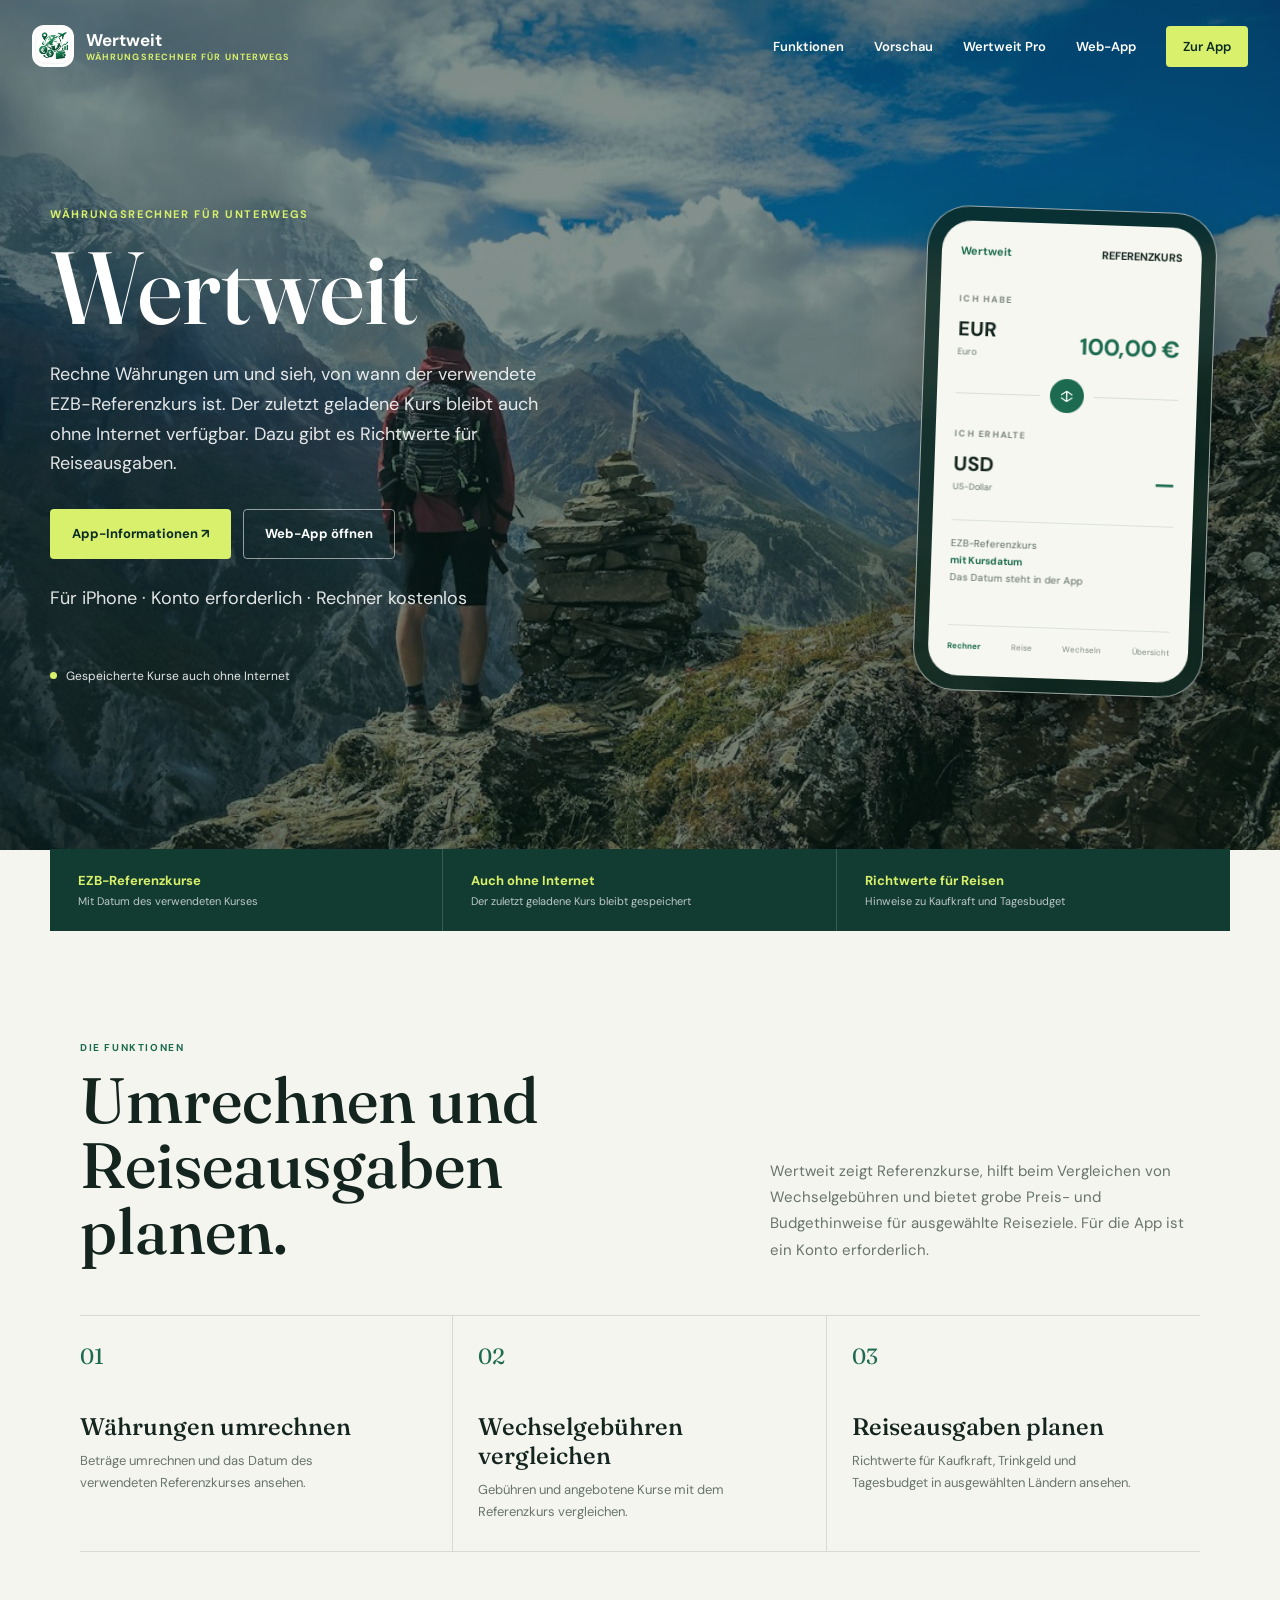
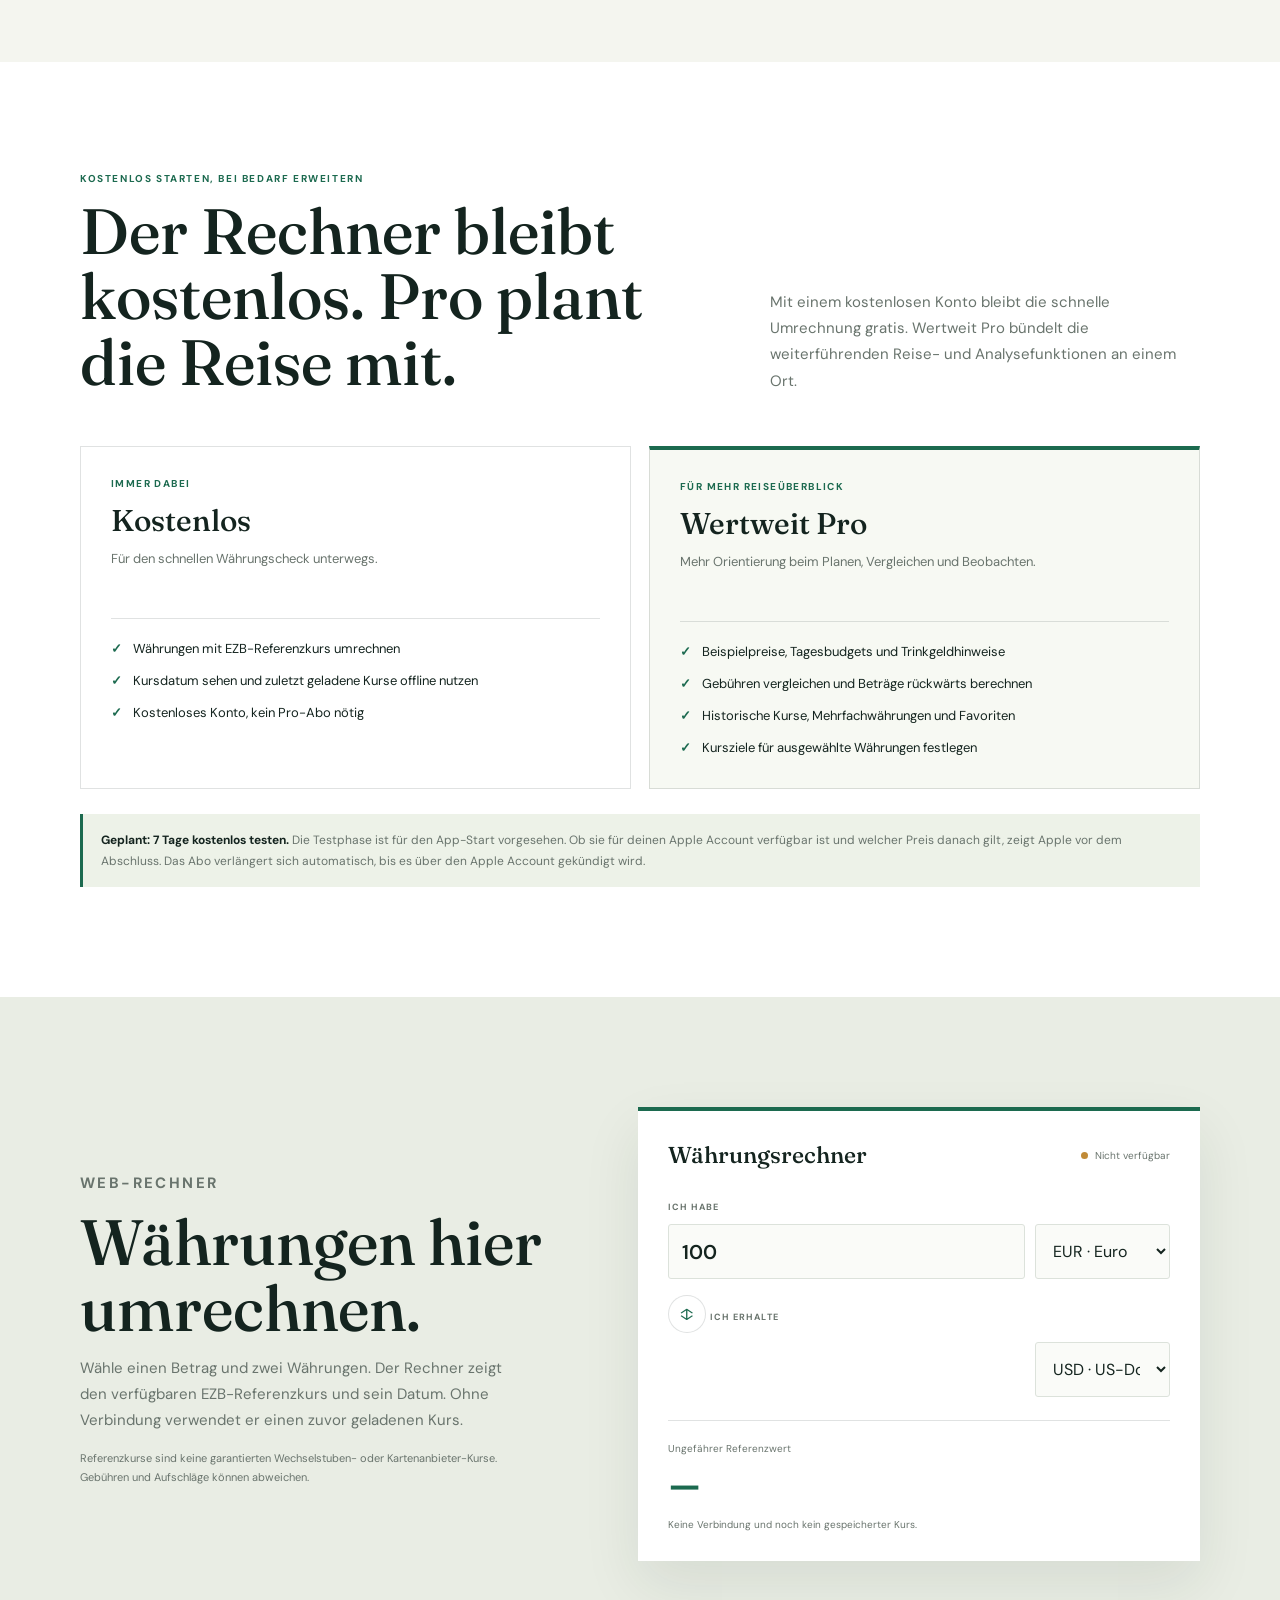
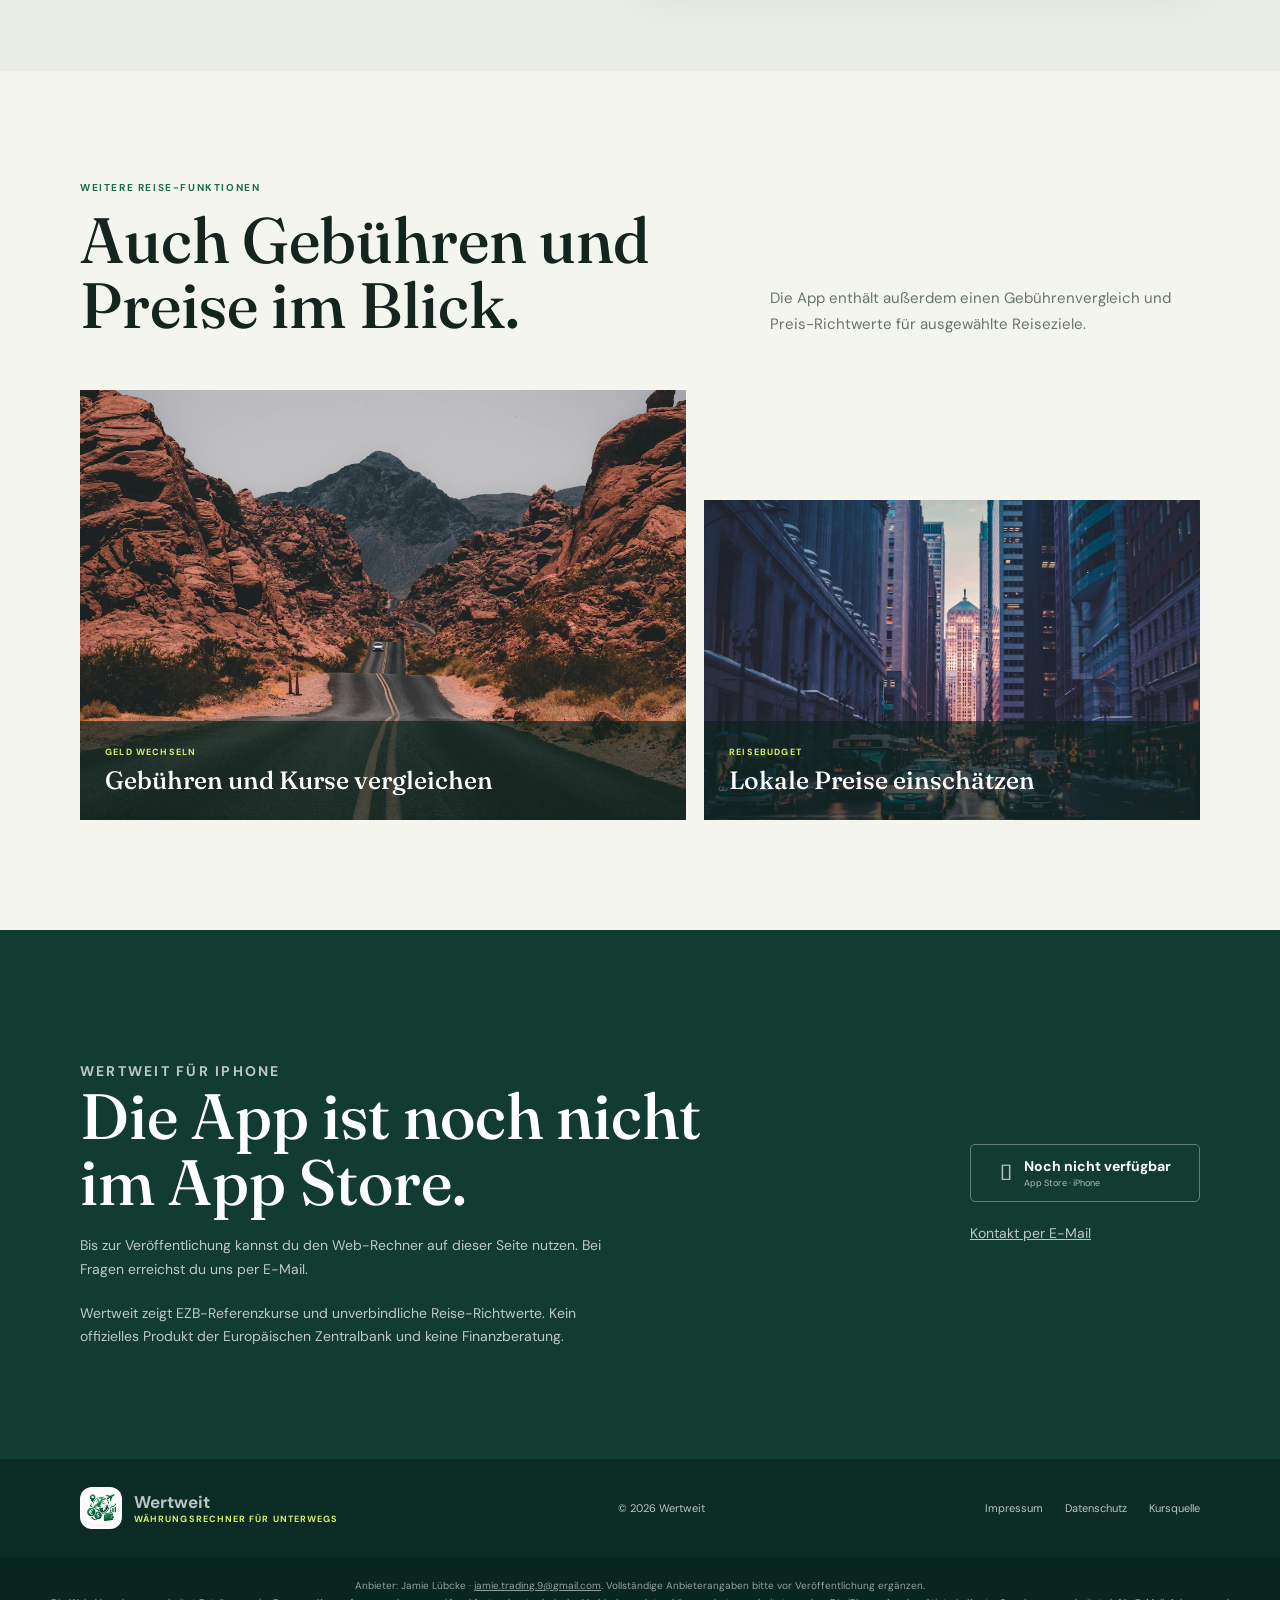
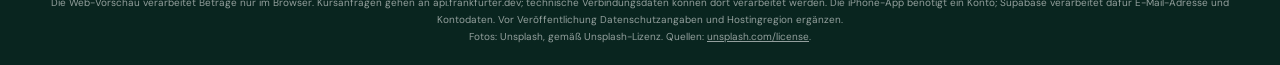
==== commit 30630e16: "Add app notifications and web app Co-authored-by: Copilot <223556219+Copilot@users.noreply.github.co" ====
--- a/website/index.html
+++ b/website/index.html
@@ -205,6 +205,7 @@
       <a href="#funktionen">Funktionen</a>
       <a href="#vorschau">Vorschau</a>
       <a href="#pro">Wertweit Pro</a>
+      <a href="waehrungsrechner-app-web/">Web-App</a>
       <a class="nav-cta" href="#download">Zur App</a>
     </nav>
   </header>
@@ -218,7 +219,7 @@
           <p>Rechne Währungen um und sieh, von wann der verwendete EZB-Referenzkurs ist. Der zuletzt geladene Kurs bleibt auch ohne Internet verfügbar. Dazu gibt es Richtwerte für Reiseausgaben.</p>
           <div class="actions">
             <a class="button button-primary" href="#download">App-Informationen <span aria-hidden="true">&nbsp;↗</span></a>
-            <a class="button button-quiet" href="#vorschau">Web-Rechner öffnen</a>
+            <a class="button button-quiet" href="waehrungsrechner-app-web/">Web-App öffnen</a>
           </div>
           <p class="hero-note">Für iPhone · Konto erforderlich · Rechner kostenlos</p>
           <div class="watch-label"><span></span> Gespeicherte Kurse auch ohne Internet</div>
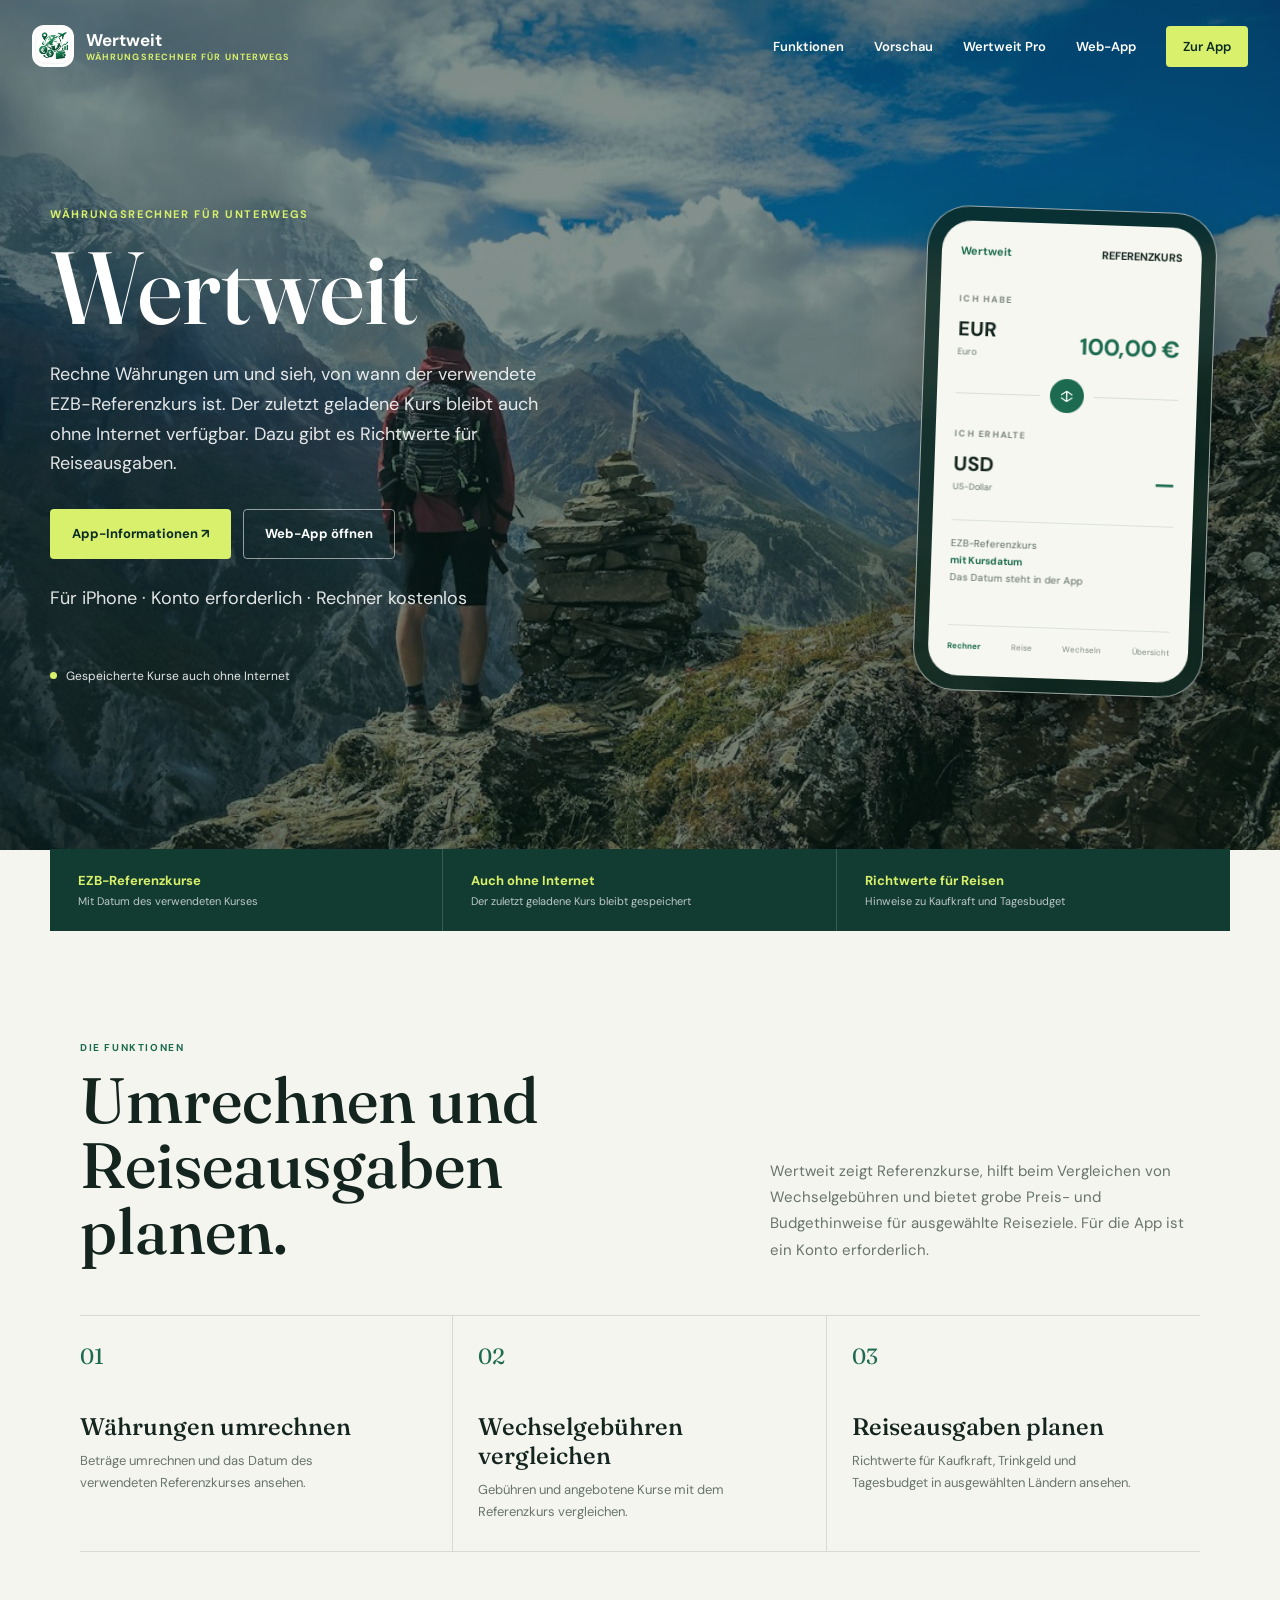
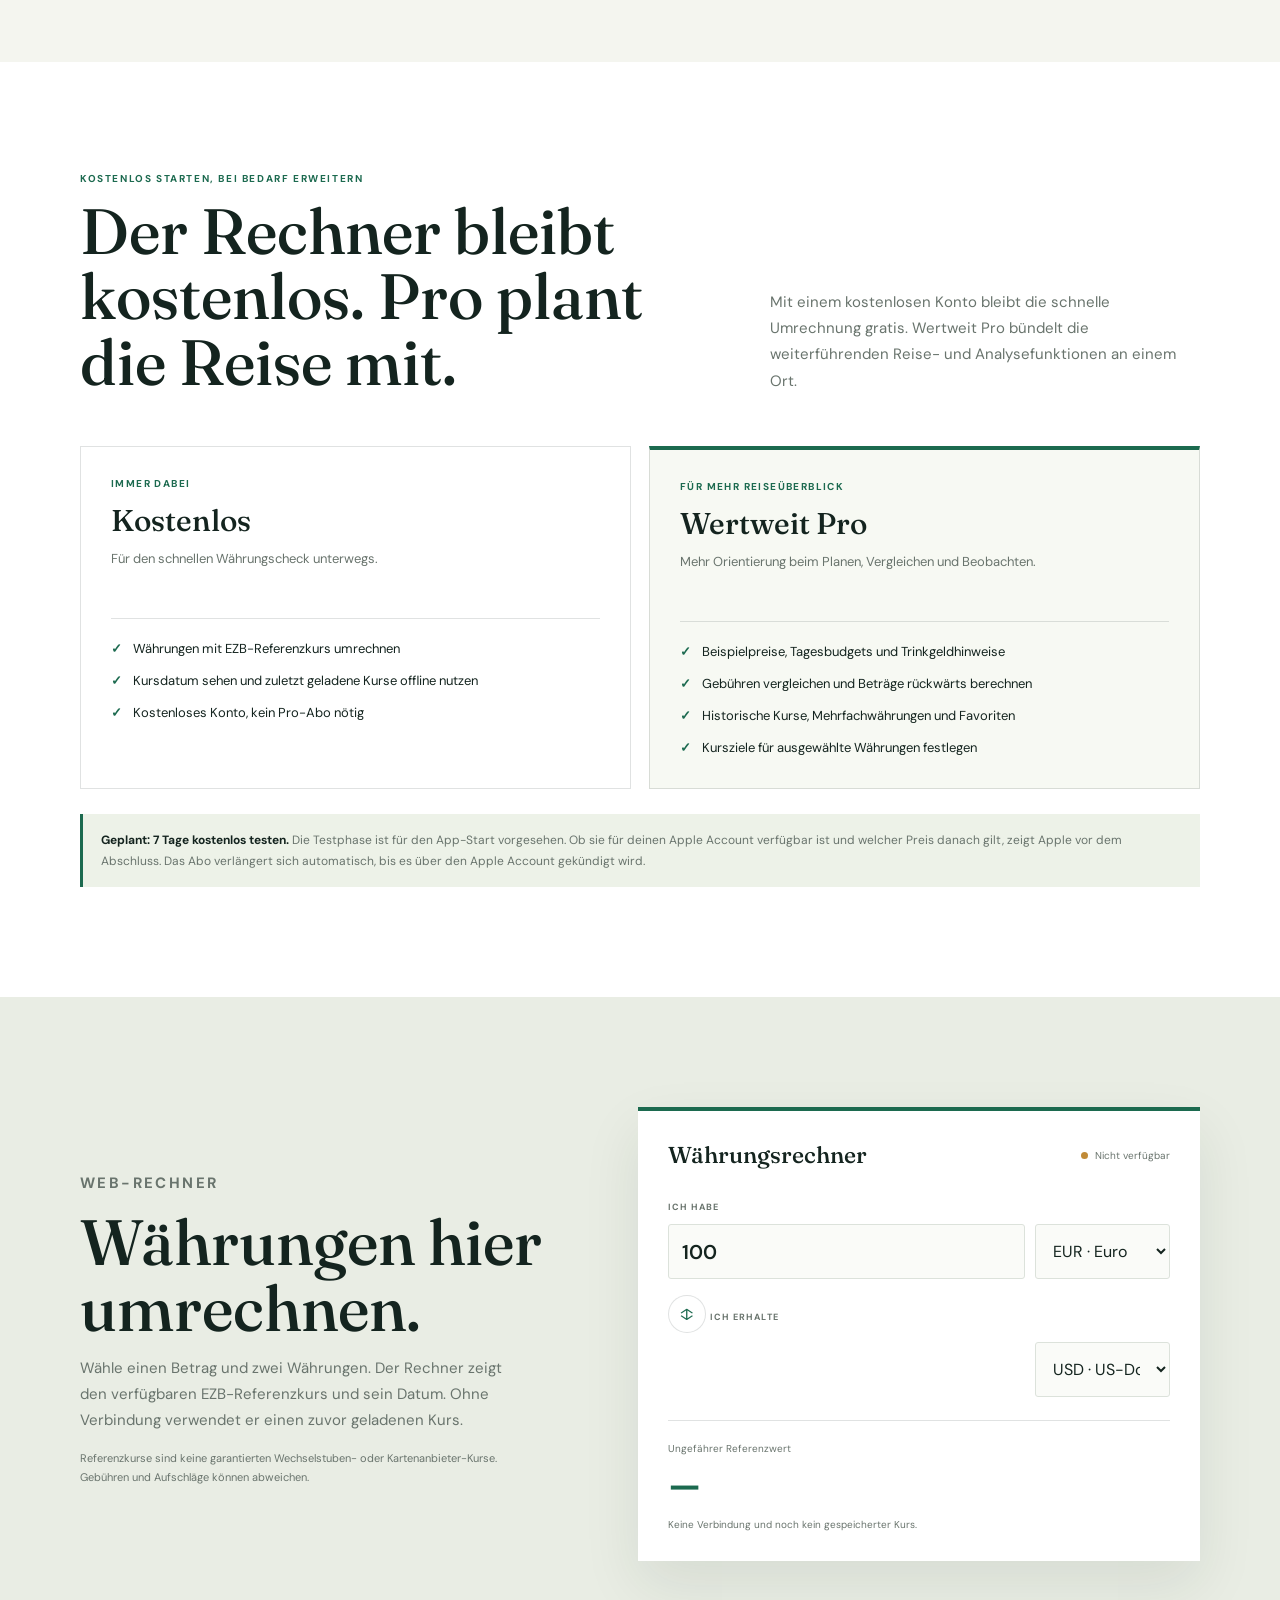
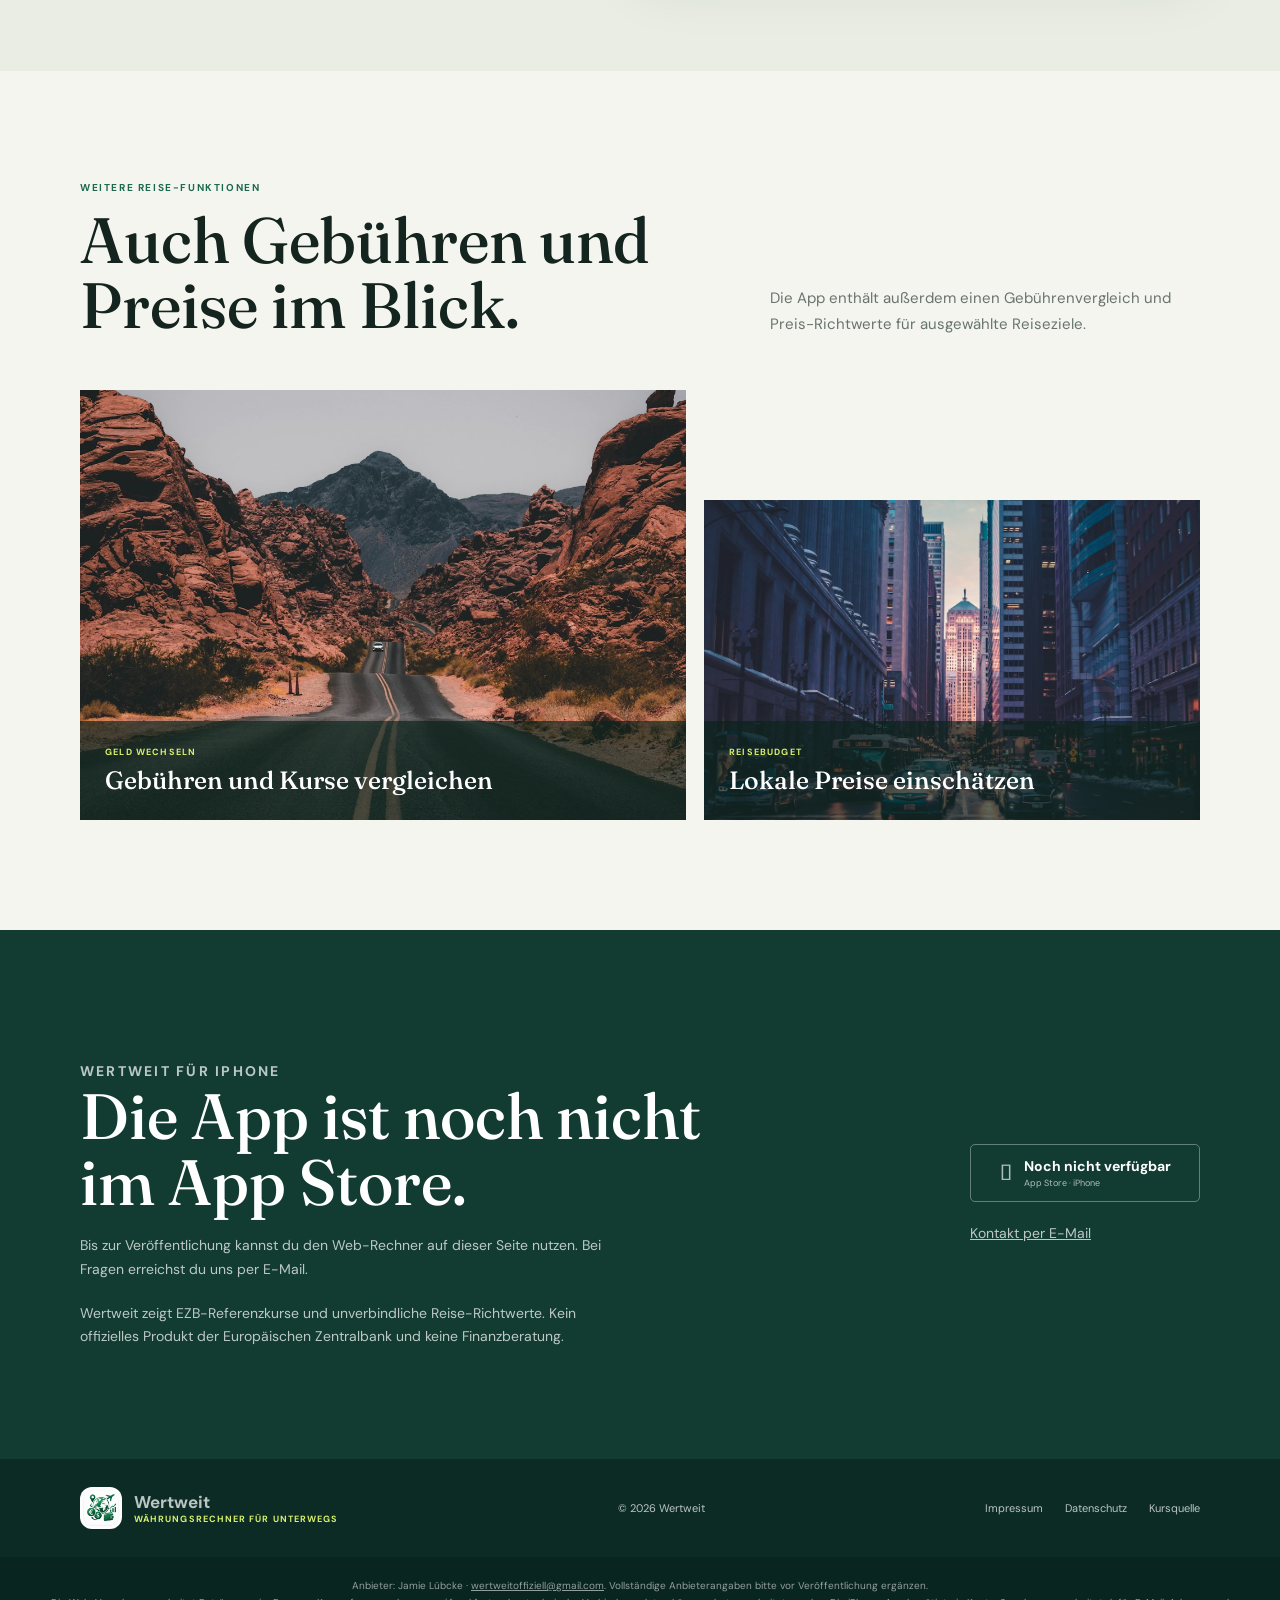
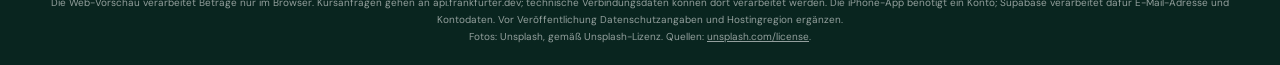
==== commit 505ed536: "Report support email delivery status Co-authored-by: Copilot <223556219+Copilot@users.noreply.github" ====
--- a/website/index.html
+++ b/website/index.html
@@ -335,7 +335,7 @@
         </div>
         <div class="reveal">
           <span class="store-button" aria-disabled="true"><span class="store-icon" aria-hidden="true"></span><span><b>Noch nicht verfügbar</b><small>App Store · iPhone</small></span></span>
-          <p class="fineprint"><a href="mailto:jamie.trading.9@gmail.com">Kontakt per E-Mail</a></p>
+          <p class="fineprint"><a href="mailto:wertweitoffiziell@gmail.com">Kontakt per E-Mail</a></p>
         </div>
       </div>
     </section>
@@ -345,7 +345,7 @@
     <div class="footer">
       <div class="footer-inner"><a class="brand" href="#start"><img src="assets/wertweit-logo.png" alt=""><span>Wertweit<small>Währungsrechner für unterwegs</small></span></a><div>© <span id="year"></span> Wertweit</div><nav class="footer-links" aria-label="Rechtliches"><a href="#impressum">Impressum</a><a href="#datenschutz">Datenschutz</a><a href="https://www.frankfurter.dev/" target="_blank" rel="noreferrer">Kursquelle</a></nav></div>
     </div>
-    <div class="legal-note"><span id="impressum">Anbieter: Jamie Lübcke · <a href="mailto:jamie.trading.9@gmail.com">jamie.trading.9@gmail.com</a>. Vollständige Anbieterangaben bitte vor Veröffentlichung ergänzen.</span><br><span id="datenschutz">Die Web-Vorschau verarbeitet Beträge nur im Browser. Kursanfragen gehen an api.frankfurter.dev; technische Verbindungsdaten können dort verarbeitet werden. Die iPhone-App benötigt ein Konto; Supabase verarbeitet dafür E-Mail-Adresse und Kontodaten. Vor Veröffentlichung Datenschutzangaben und Hostingregion ergänzen.</span><br>Fotos: Unsplash, gemäß Unsplash-Lizenz. Quellen: <a href="https://unsplash.com/license" target="_blank" rel="noreferrer">unsplash.com/license</a>.</div>
+    <div class="legal-note"><span id="impressum">Anbieter: Jamie Lübcke · <a href="mailto:wertweitoffiziell@gmail.com">wertweitoffiziell@gmail.com</a>. Vollständige Anbieterangaben bitte vor Veröffentlichung ergänzen.</span><br><span id="datenschutz">Die Web-Vorschau verarbeitet Beträge nur im Browser. Kursanfragen gehen an api.frankfurter.dev; technische Verbindungsdaten können dort verarbeitet werden. Die iPhone-App benötigt ein Konto; Supabase verarbeitet dafür E-Mail-Adresse und Kontodaten. Vor Veröffentlichung Datenschutzangaben und Hostingregion ergänzen.</span><br>Fotos: Unsplash, gemäß Unsplash-Lizenz. Quellen: <a href="https://unsplash.com/license" target="_blank" rel="noreferrer">unsplash.com/license</a>.</div>
   </footer>
 
   <script>
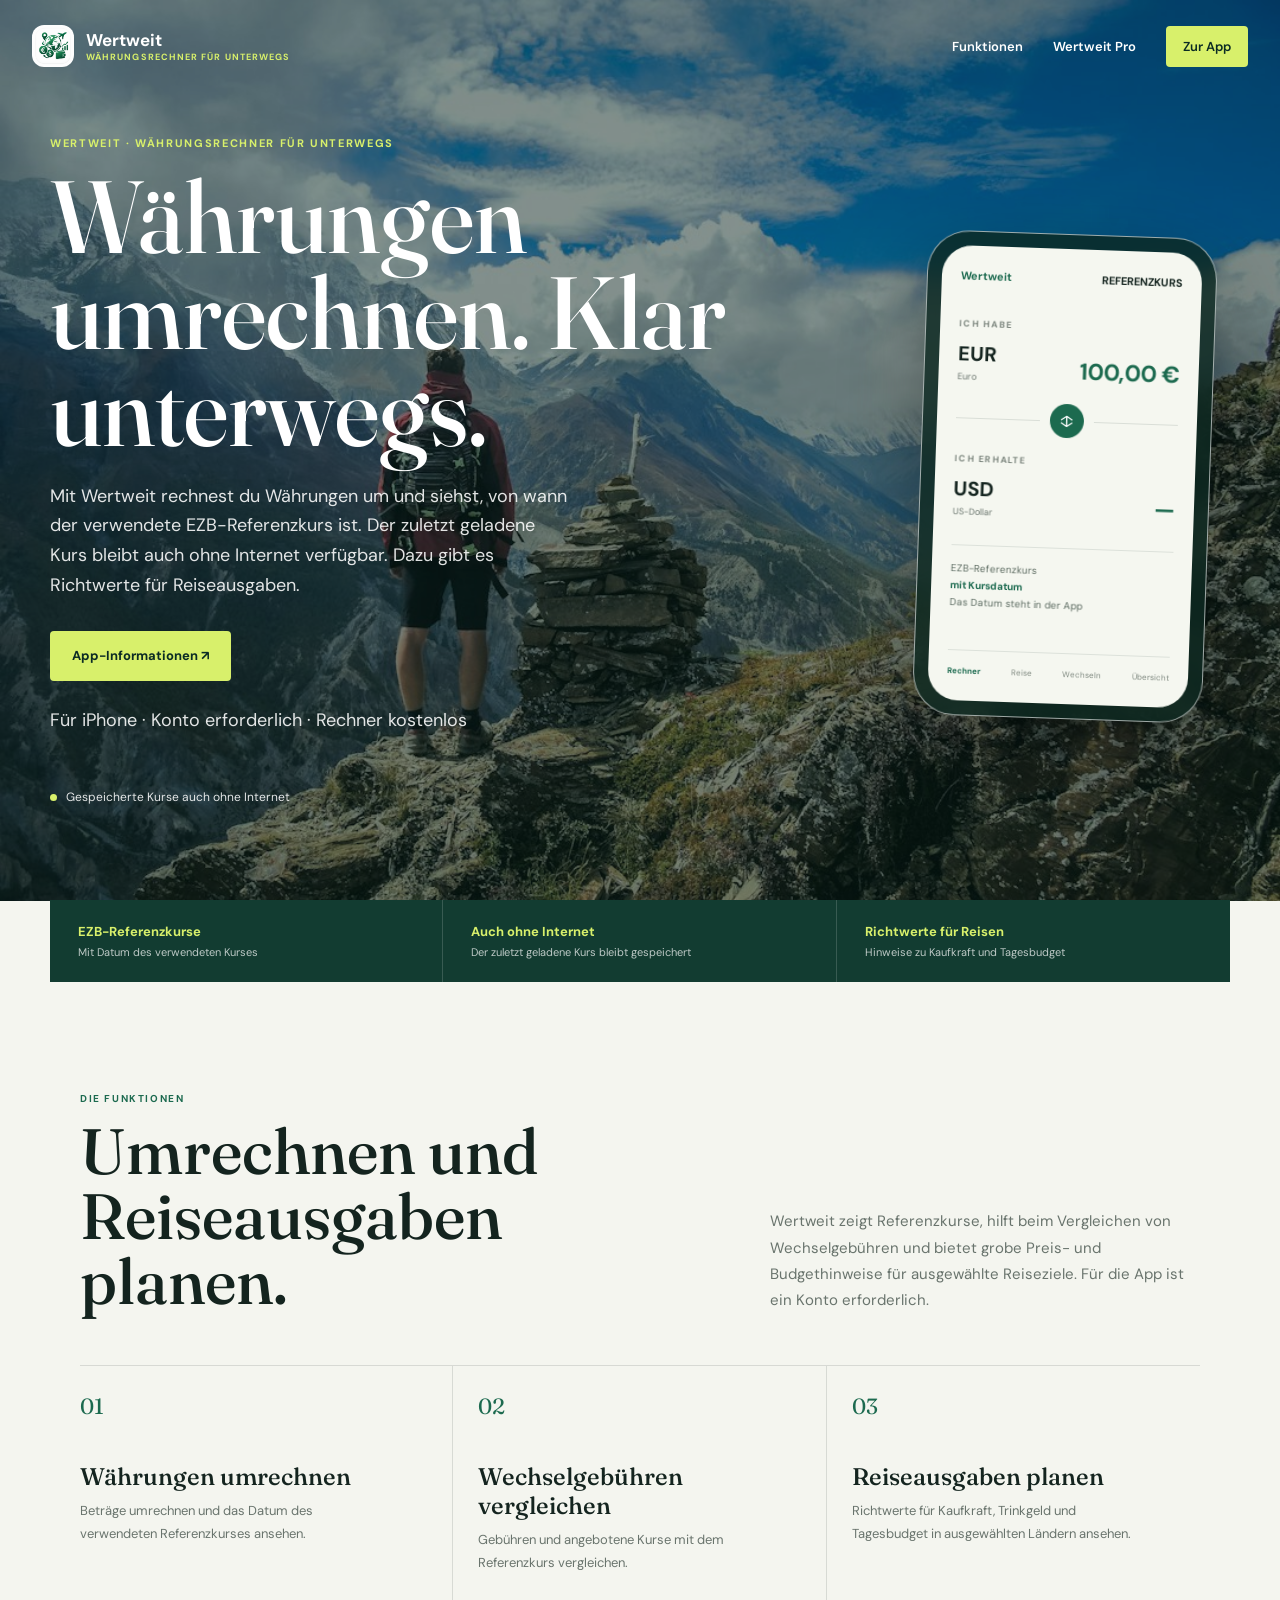
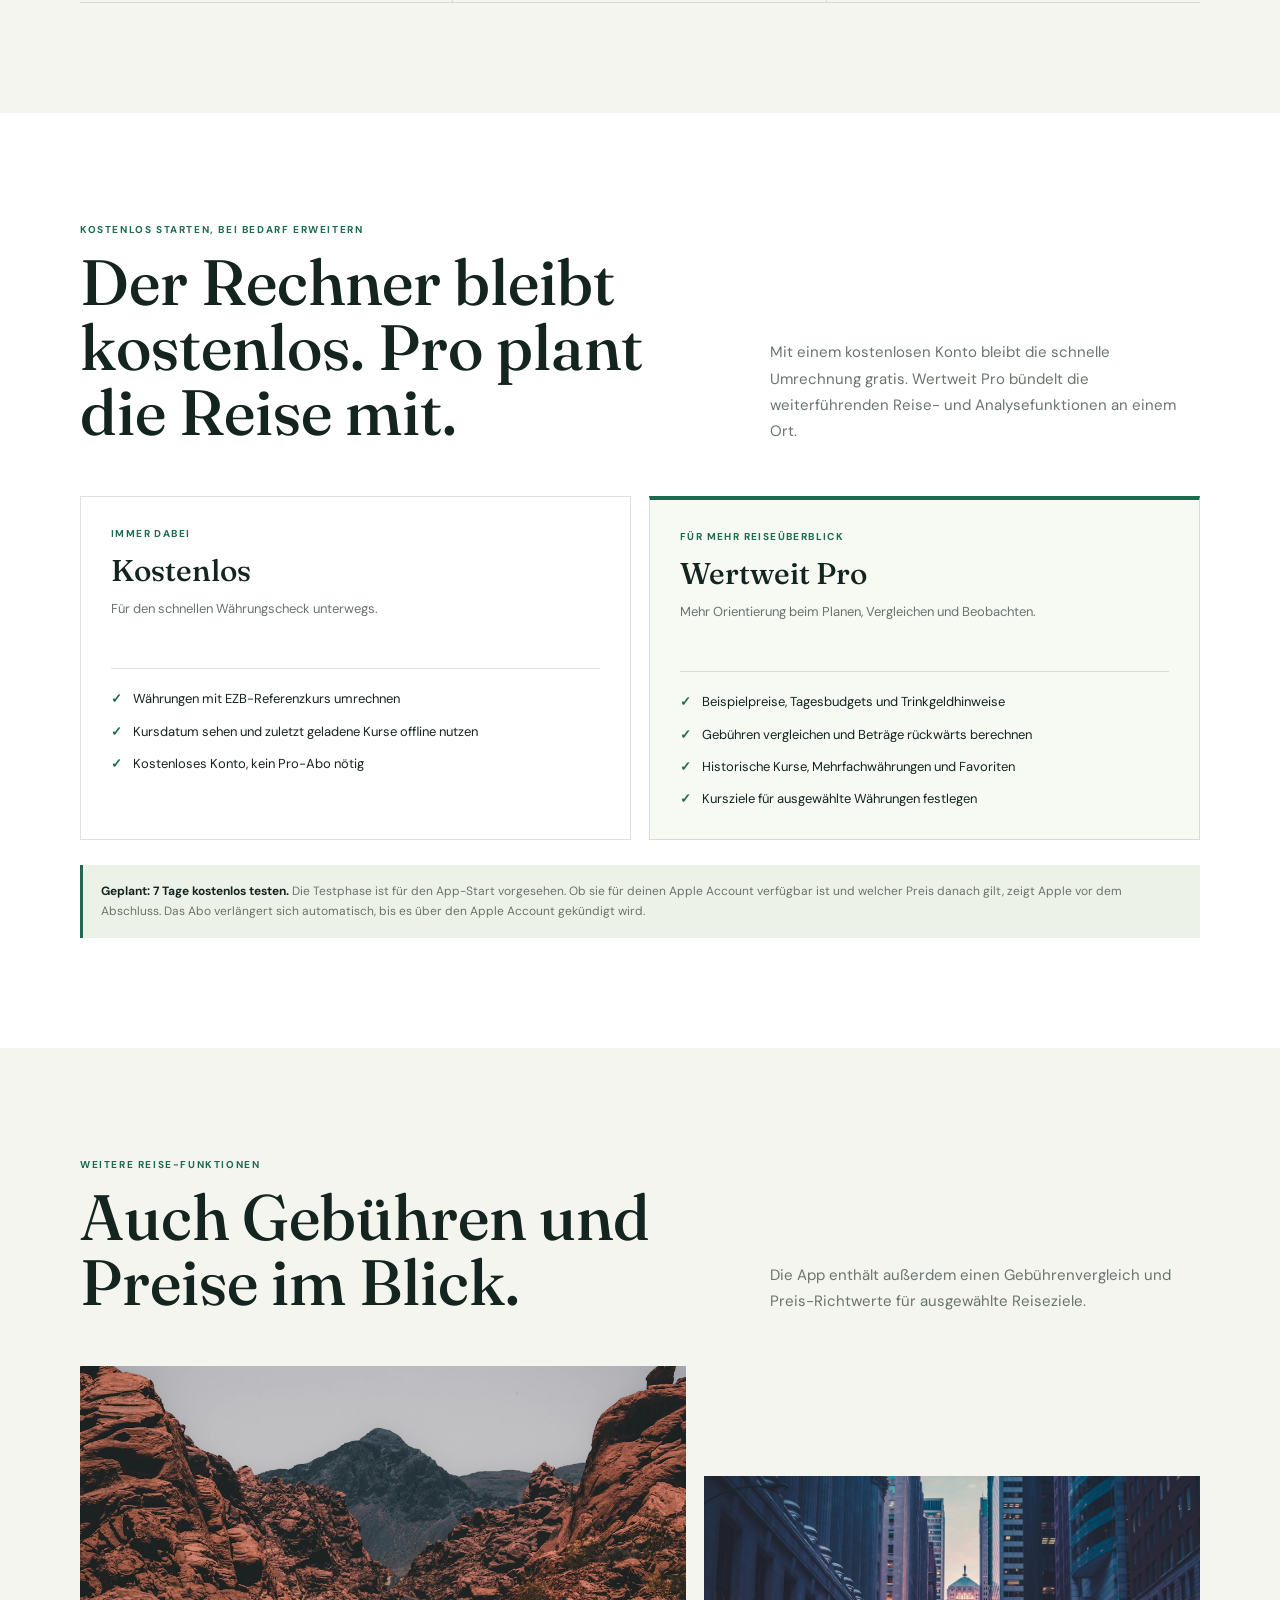
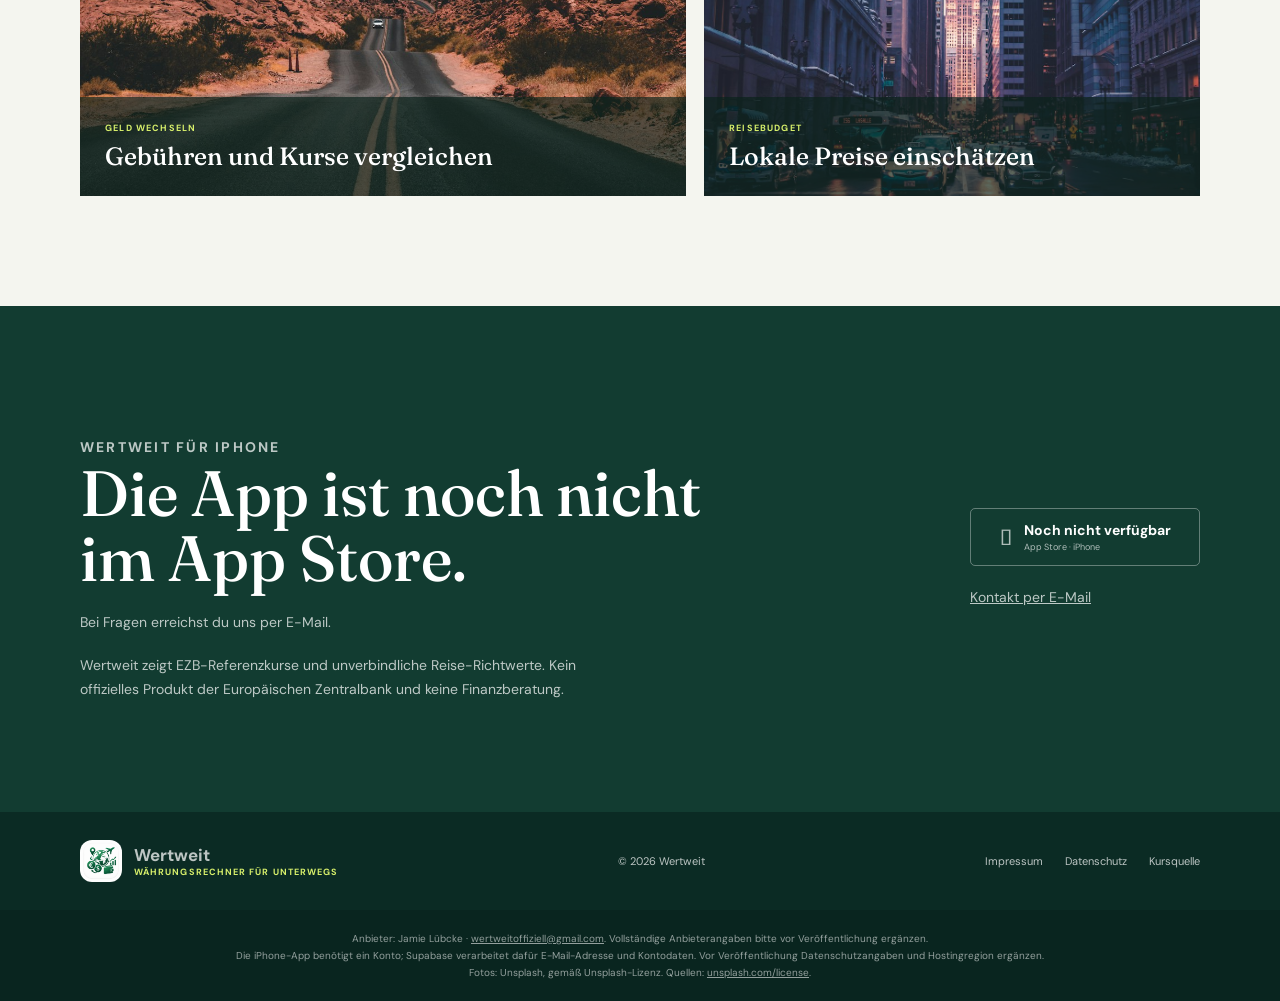
==== commit 608360e1: "Improve SEO metadata and GitHub Pages indexing Co-authored-by: Copilot <223556219+Copilot@users.nore" ====
--- a/website/index.html
+++ b/website/index.html
@@ -4,8 +4,38 @@
   <meta charset="utf-8">
   <meta name="viewport" content="width=device-width, initial-scale=1">
   <meta name="theme-color" content="#123c31">
-  <meta name="description" content="Mit Wertweit kannst du Währungen umrechnen, EZB-Referenzkurse prüfen und Reiseausgaben planen.">
+  <meta name="description" content="Mit Wertweit rechnest du Währungen um, prüfst EZB-Referenzkurse samt Datum und vergleichst Wechselgebühren für deine Reise.">
+  <meta name="robots" content="index, follow, max-image-preview:large">
+  <link rel="canonical" href="https://jamietrading9-design.github.io/wertweit/">
   <title>Wertweit – Währungsrechner für unterwegs</title>
+  <meta property="og:type" content="website">
+  <meta property="og:locale" content="de_DE">
+  <meta property="og:site_name" content="Wertweit">
+  <meta property="og:title" content="Wertweit – Währungsrechner für unterwegs">
+  <meta property="og:description" content="Währungen umrechnen, EZB-Referenzkurse mit Datum prüfen und Wechselgebühren für deine Reise vergleichen.">
+  <meta property="og:url" content="https://jamietrading9-design.github.io/wertweit/">
+  <meta property="og:image" content="https://jamietrading9-design.github.io/wertweit/assets/wertweit-logo.png">
+  <meta name="twitter:card" content="summary">
+  <meta name="twitter:title" content="Wertweit – Währungsrechner für unterwegs">
+  <meta name="twitter:description" content="Währungen umrechnen, EZB-Referenzkurse mit Datum prüfen und Wechselgebühren für deine Reise vergleichen.">
+  <meta name="twitter:image" content="https://jamietrading9-design.github.io/wertweit/assets/wertweit-logo.png">
+  <script type="application/ld+json">
+    {
+      "@context": "https://schema.org",
+      "@type": "WebSite",
+      "name": "Wertweit",
+      "url": "https://jamietrading9-design.github.io/wertweit/",
+      "inLanguage": "de-DE",
+      "description": "Währungsrechner für Reisen mit EZB-Referenzkursen, Kursdatum und Hinweisen zu Wechselgebühren.",
+      "publisher": {
+        "@type": "Organization",
+        "name": "Wertweit",
+        "url": "https://jamietrading9-design.github.io/wertweit/",
+        "logo": "https://jamietrading9-design.github.io/wertweit/assets/wertweit-logo.png",
+        "email": "wertweitoffiziell@gmail.com"
+      }
+    }
+  </script>
   <link rel="preconnect" href="https://fonts.googleapis.com">
   <link rel="preconnect" href="https://fonts.gstatic.com" crossorigin>
   <link href="https://fonts.googleapis.com/css2?family=DM+Sans:wght@400;500;600;700&family=Fraunces:opsz,wght@9..144,500;9..144,600&display=swap" rel="stylesheet">
@@ -105,26 +135,6 @@
     .plan li::before { position: absolute; left: 0; color: var(--leaf); content: "✓"; font-weight: 700; }
     .trial-note { margin: 25px 0 0; padding: 16px 18px; border-left: 3px solid var(--leaf); background: #edf2e8; color: var(--muted); font-size: 12px; line-height: 1.7; }
     .trial-note strong { color: var(--ink); }
-    .demo { background: #e9ede4; }
-    .demo-grid { display: grid; grid-template-columns: minmax(0, .85fr) minmax(360px, 1fr); gap: 80px; align-items: center; }
-    .demo-copy p { max-width: 450px; color: var(--muted); font-size: 15px; line-height: 1.75; }
-    .demo-copy .demo-caveat { font-size: 11px; }
-    .converter { padding: 30px; border-top: 4px solid var(--leaf); background: var(--white); box-shadow: 0 24px 55px rgba(25, 49, 38, .09); }
-    .converter-head { display: flex; justify-content: space-between; align-items: center; margin-bottom: 25px; }
-    .converter-head h3 { margin: 0; font-family: var(--serif); font-size: 23px; font-weight: 500; }
-    .rate-status { display: inline-flex; gap: 7px; align-items: center; color: var(--muted); font-size: 10px; }
-    .rate-dot { width: 7px; height: 7px; border-radius: 50%; background: #b4b9b2; }
-    .rate-dot.ready { background: #31845e; }
-    .rate-dot.stale { background: #c18b37; }
-    .input-row { display: grid; grid-template-columns: minmax(0, 1fr) 135px; gap: 10px; margin-top: 9px; }
-    .input-row input, .input-row select { width: 100%; height: 55px; padding: 0 13px; border: 1px solid #dce2db; border-radius: 3px; background: #fafbf8; color: var(--ink); }
-    .input-row input { font-size: 20px; font-weight: 600; }
-    .input-label { margin-top: 19px; color: var(--muted); font-size: 9px; font-weight: 700; letter-spacing: .12em; }
-    .demo-result { margin-top: 23px; padding-top: 21px; border-top: 1px solid var(--line); }
-    .demo-result small { display: block; margin-bottom: 7px; color: var(--muted); font-size: 10px; }
-    .demo-result strong { display: block; color: var(--leaf); font-size: clamp(25px, 4vw, 36px); overflow-wrap: anywhere; }
-    .demo-date { margin-top: 9px; color: var(--muted); font-size: 10px; }
-    .swap-button { display: inline-grid; width: 38px; height: 38px; margin: 16px 0 0; place-items: center; border: 1px solid var(--line); border-radius: 50%; background: white; color: var(--leaf); cursor: pointer; }
     .triptych { display: grid; grid-template-columns: 1.1fr .9fr; gap: 18px; }
     .triptych figure { position: relative; min-height: 430px; margin: 0; overflow: hidden; background: #263d34; }
     .triptych figure:last-child { min-height: 320px; margin-top: 110px; }
@@ -169,16 +179,13 @@
       .trust-strip { grid-template-columns: 1fr; width: 100%; }
       .trust-item { padding: 16px 22px; border-right: 0; border-bottom: 1px solid rgba(255,255,255,.16); }
       .section { padding: 78px 20px; }
-      .section-heading, .demo-grid { grid-template-columns: 1fr; gap: 23px; }
+      .section-heading { grid-template-columns: 1fr; gap: 23px; }
       .features { grid-template-columns: 1fr; }
       .feature, .feature + .feature { min-height: 0; padding: 20px 0; border-right: 0; border-bottom: 1px solid var(--line); }
       .feature:last-child { border-bottom: 0; }
       .feature-number { margin-bottom: 20px; }
       .plans { grid-template-columns: 1fr; }
       .plan { padding: 23px; }
-      .demo-grid { gap: 34px; }
-      .converter { padding: 22px 17px; }
-      .input-row { grid-template-columns: minmax(0, 1fr) 112px; gap: 7px; }
       .triptych { grid-template-columns: 1fr; }
       .triptych figure, .triptych figure:last-child { min-height: 360px; margin: 0; }
       .download-inner { grid-template-columns: 1fr; gap: 32px; }
@@ -203,9 +210,7 @@
     </a>
     <nav class="nav" aria-label="Hauptnavigation">
       <a href="#funktionen">Funktionen</a>
-      <a href="#vorschau">Vorschau</a>
       <a href="#pro">Wertweit Pro</a>
-      <a href="waehrungsrechner-app-web/">Web-App</a>
       <a class="nav-cta" href="#download">Zur App</a>
     </nav>
   </header>
@@ -214,12 +219,11 @@
     <section class="hero" aria-labelledby="hero-title">
       <div class="hero-inner">
         <div class="hero-copy">
-          <p class="eyebrow">Währungsrechner für unterwegs</p>
-          <h1 id="hero-title">Wertweit</h1>
-          <p>Rechne Währungen um und sieh, von wann der verwendete EZB-Referenzkurs ist. Der zuletzt geladene Kurs bleibt auch ohne Internet verfügbar. Dazu gibt es Richtwerte für Reiseausgaben.</p>
+          <p class="eyebrow">Wertweit · Währungsrechner für unterwegs</p>
+          <h1 id="hero-title">Währungen umrechnen. Klar unterwegs.</h1>
+          <p>Mit Wertweit rechnest du Währungen um und siehst, von wann der verwendete EZB-Referenzkurs ist. Der zuletzt geladene Kurs bleibt auch ohne Internet verfügbar. Dazu gibt es Richtwerte für Reiseausgaben.</p>
           <div class="actions">
             <a class="button button-primary" href="#download">App-Informationen <span aria-hidden="true">&nbsp;↗</span></a>
-            <a class="button button-quiet" href="waehrungsrechner-app-web/">Web-App öffnen</a>
           </div>
           <p class="hero-note">Für iPhone · Konto erforderlich · Rechner kostenlos</p>
           <div class="watch-label"><span></span> Gespeicherte Kurse auch ohne Internet</div>
@@ -292,26 +296,6 @@
       </div>
     </section>
 
-    <section class="section demo" id="vorschau">
-      <div class="section-inner demo-grid">
-        <div class="demo-copy reveal">
-          <p class="section-kicker">Web-Rechner</p>
-          <h2>Währungen hier umrechnen.</h2>
-          <p>Wähle einen Betrag und zwei Währungen. Der Rechner zeigt den verfügbaren EZB-Referenzkurs und sein Datum. Ohne Verbindung verwendet er einen zuvor geladenen Kurs.</p>
-          <p class="demo-caveat">Referenzkurse sind keine garantierten Wechselstuben- oder Kartenanbieter-Kurse. Gebühren und Aufschläge können abweichen.</p>
-        </div>
-        <div class="converter reveal" aria-label="Interaktiver Währungsrechner">
-          <div class="converter-head"><h3>Währungsrechner</h3><span class="rate-status"><i class="rate-dot" id="rate-dot"></i><span id="rate-status">Kurs wird geladen</span></span></div>
-          <label class="input-label" for="amount">ICH HABE</label>
-          <div class="input-row"><input id="amount" type="number" min="0" step="any" value="100" inputmode="decimal" aria-label="Betrag"><select id="base" aria-label="Ausgangswährung"><option value="EUR">EUR · Euro</option><option value="USD">USD · US-Dollar</option><option value="GBP">GBP · Pfund</option><option value="CHF">CHF · Franken</option><option value="JPY">JPY · Yen</option></select></div>
-          <button class="swap-button" id="swap" type="button" aria-label="Währungen tauschen">↕</button>
-          <label class="input-label" for="quote">ICH ERHALTE</label>
-          <div class="input-row"><div></div><select id="quote" aria-label="Zielwährung"><option value="USD">USD · US-Dollar</option><option value="EUR">EUR · Euro</option><option value="GBP">GBP · Pfund</option><option value="CHF">CHF · Franken</option><option value="JPY">JPY · Yen</option></select></div>
-          <div class="demo-result"><small>Ungefährer Referenzwert</small><strong id="result">—</strong><div class="demo-date" id="rate-date">Kursdatum wird geladen.</div></div>
-        </div>
-      </div>
-    </section>
-
     <section class="section" aria-label="Wertweit für unterwegs">
       <div class="section-inner">
         <div class="section-heading reveal">
@@ -330,7 +314,7 @@
         <div class="reveal">
           <p class="section-kicker">Wertweit für iPhone</p>
           <h2>Die App ist noch nicht im App Store.</h2>
-          <p>Bis zur Veröffentlichung kannst du den Web-Rechner auf dieser Seite nutzen. Bei Fragen erreichst du uns per E-Mail.</p>
+          <p>Bei Fragen erreichst du uns per E-Mail.</p>
           <p class="fineprint">Wertweit zeigt EZB-Referenzkurse und unverbindliche Reise-Richtwerte. Kein offizielles Produkt der Europäischen Zentralbank und keine Finanzberatung.</p>
         </div>
         <div class="reveal">
@@ -345,87 +329,10 @@
     <div class="footer">
       <div class="footer-inner"><a class="brand" href="#start"><img src="assets/wertweit-logo.png" alt=""><span>Wertweit<small>Währungsrechner für unterwegs</small></span></a><div>© <span id="year"></span> Wertweit</div><nav class="footer-links" aria-label="Rechtliches"><a href="#impressum">Impressum</a><a href="#datenschutz">Datenschutz</a><a href="https://www.frankfurter.dev/" target="_blank" rel="noreferrer">Kursquelle</a></nav></div>
     </div>
-    <div class="legal-note"><span id="impressum">Anbieter: Jamie Lübcke · <a href="mailto:wertweitoffiziell@gmail.com">wertweitoffiziell@gmail.com</a>. Vollständige Anbieterangaben bitte vor Veröffentlichung ergänzen.</span><br><span id="datenschutz">Die Web-Vorschau verarbeitet Beträge nur im Browser. Kursanfragen gehen an api.frankfurter.dev; technische Verbindungsdaten können dort verarbeitet werden. Die iPhone-App benötigt ein Konto; Supabase verarbeitet dafür E-Mail-Adresse und Kontodaten. Vor Veröffentlichung Datenschutzangaben und Hostingregion ergänzen.</span><br>Fotos: Unsplash, gemäß Unsplash-Lizenz. Quellen: <a href="https://unsplash.com/license" target="_blank" rel="noreferrer">unsplash.com/license</a>.</div>
+    <div class="legal-note"><span id="impressum">Anbieter: Jamie Lübcke · <a href="mailto:wertweitoffiziell@gmail.com">wertweitoffiziell@gmail.com</a>. Vollständige Anbieterangaben bitte vor Veröffentlichung ergänzen.</span><br><span id="datenschutz">Die iPhone-App benötigt ein Konto; Supabase verarbeitet dafür E-Mail-Adresse und Kontodaten. Vor Veröffentlichung Datenschutzangaben und Hostingregion ergänzen.</span><br>Fotos: Unsplash, gemäß Unsplash-Lizenz. Quellen: <a href="https://unsplash.com/license" target="_blank" rel="noreferrer">unsplash.com/license</a>.</div>
   </footer>
 
   <script>
-    const amountInput = document.querySelector("#amount");
-    const baseSelect = document.querySelector("#base");
-    const quoteSelect = document.querySelector("#quote");
-    const resultLabel = document.querySelector("#result");
-    const statusLabel = document.querySelector("#rate-status");
-    const statusDot = document.querySelector("#rate-dot");
-    const dateLabel = document.querySelector("#rate-date");
-    let activeRate = null;
-    let requestNumber = 0;
-
-    function renderAmount() {
-      if (!activeRate) return;
-      const amount = Number(amountInput.value);
-      if (!Number.isFinite(amount) || amount < 0) {
-        resultLabel.textContent = "Betrag prüfen";
-        return;
-      }
-      resultLabel.textContent = new Intl.NumberFormat("de-DE", { style: "currency", currency: quoteSelect.value, maximumFractionDigits: 2 }).format(amount * activeRate);
-    }
-
-    async function loadRate() {
-      const currentRequest = ++requestNumber;
-      const base = baseSelect.value;
-      const quote = quoteSelect.value;
-      statusLabel.textContent = "Kurs wird geladen";
-      statusDot.className = "rate-dot";
-      dateLabel.textContent = "EZB-Referenzkurs · Verbindung wird hergestellt";
-      if (base === quote) {
-        activeRate = 1;
-        statusLabel.textContent = "Gleiche Währung";
-        statusDot.className = "rate-dot ready";
-        dateLabel.textContent = "1 zu 1 · kein Wechselkurs nötig";
-        renderAmount();
-        return;
-      }
-      try {
-        const response = await fetch(`https://api.frankfurter.dev/v1/latest?base=${encodeURIComponent(base)}&symbols=${encodeURIComponent(quote)}`);
-        if (!response.ok) throw new Error("Kursdienst nicht verfügbar");
-        const payload = await response.json();
-        if (currentRequest !== requestNumber) return;
-        const rate = payload.rates?.[quote];
-        if (!Number.isFinite(rate)) throw new Error("Kein Kurs für dieses Paar");
-        activeRate = rate;
-        localStorage.setItem(`wertweit-rate-${base}-${quote}`, JSON.stringify({ rate, date: payload.date }));
-        statusLabel.textContent = "Referenzkurs";
-        statusDot.className = "rate-dot ready";
-        dateLabel.textContent = `EZB-Referenzkurs · Stand ${new Intl.DateTimeFormat("de-DE", { dateStyle: "long", timeZone: "UTC" }).format(new Date(`${payload.date}T00:00:00Z`))}`;
-        renderAmount();
-      } catch {
-        if (currentRequest !== requestNumber) return;
-        const cached = localStorage.getItem(`wertweit-rate-${base}-${quote}`);
-        if (cached) {
-          const saved = JSON.parse(cached);
-          activeRate = saved.rate;
-          statusLabel.textContent = "Gespeicherter Kurs";
-          statusDot.className = "rate-dot stale";
-          dateLabel.textContent = `Offline · Kursstand ${saved.date}`;
-          renderAmount();
-        } else {
-          activeRate = null;
-          resultLabel.textContent = "—";
-          statusLabel.textContent = "Nicht verfügbar";
-          statusDot.className = "rate-dot stale";
-          dateLabel.textContent = "Keine Verbindung und noch kein gespeicherter Kurs.";
-        }
-      }
-    }
-
-    amountInput.addEventListener("input", renderAmount);
-    baseSelect.addEventListener("change", loadRate);
-    quoteSelect.addEventListener("change", loadRate);
-    document.querySelector("#swap").addEventListener("click", () => {
-      const currentBase = baseSelect.value;
-      baseSelect.value = quoteSelect.value;
-      quoteSelect.value = currentBase;
-      loadRate();
-    });
     document.querySelector("#year").textContent = new Date().getFullYear();
 
     const revealObserver = new IntersectionObserver(entries => {
@@ -437,7 +344,6 @@
       }
     }, { threshold: .12 });
     document.querySelectorAll(".reveal").forEach(element => revealObserver.observe(element));
-    loadRate();
   </script>
 </body>
 </html>
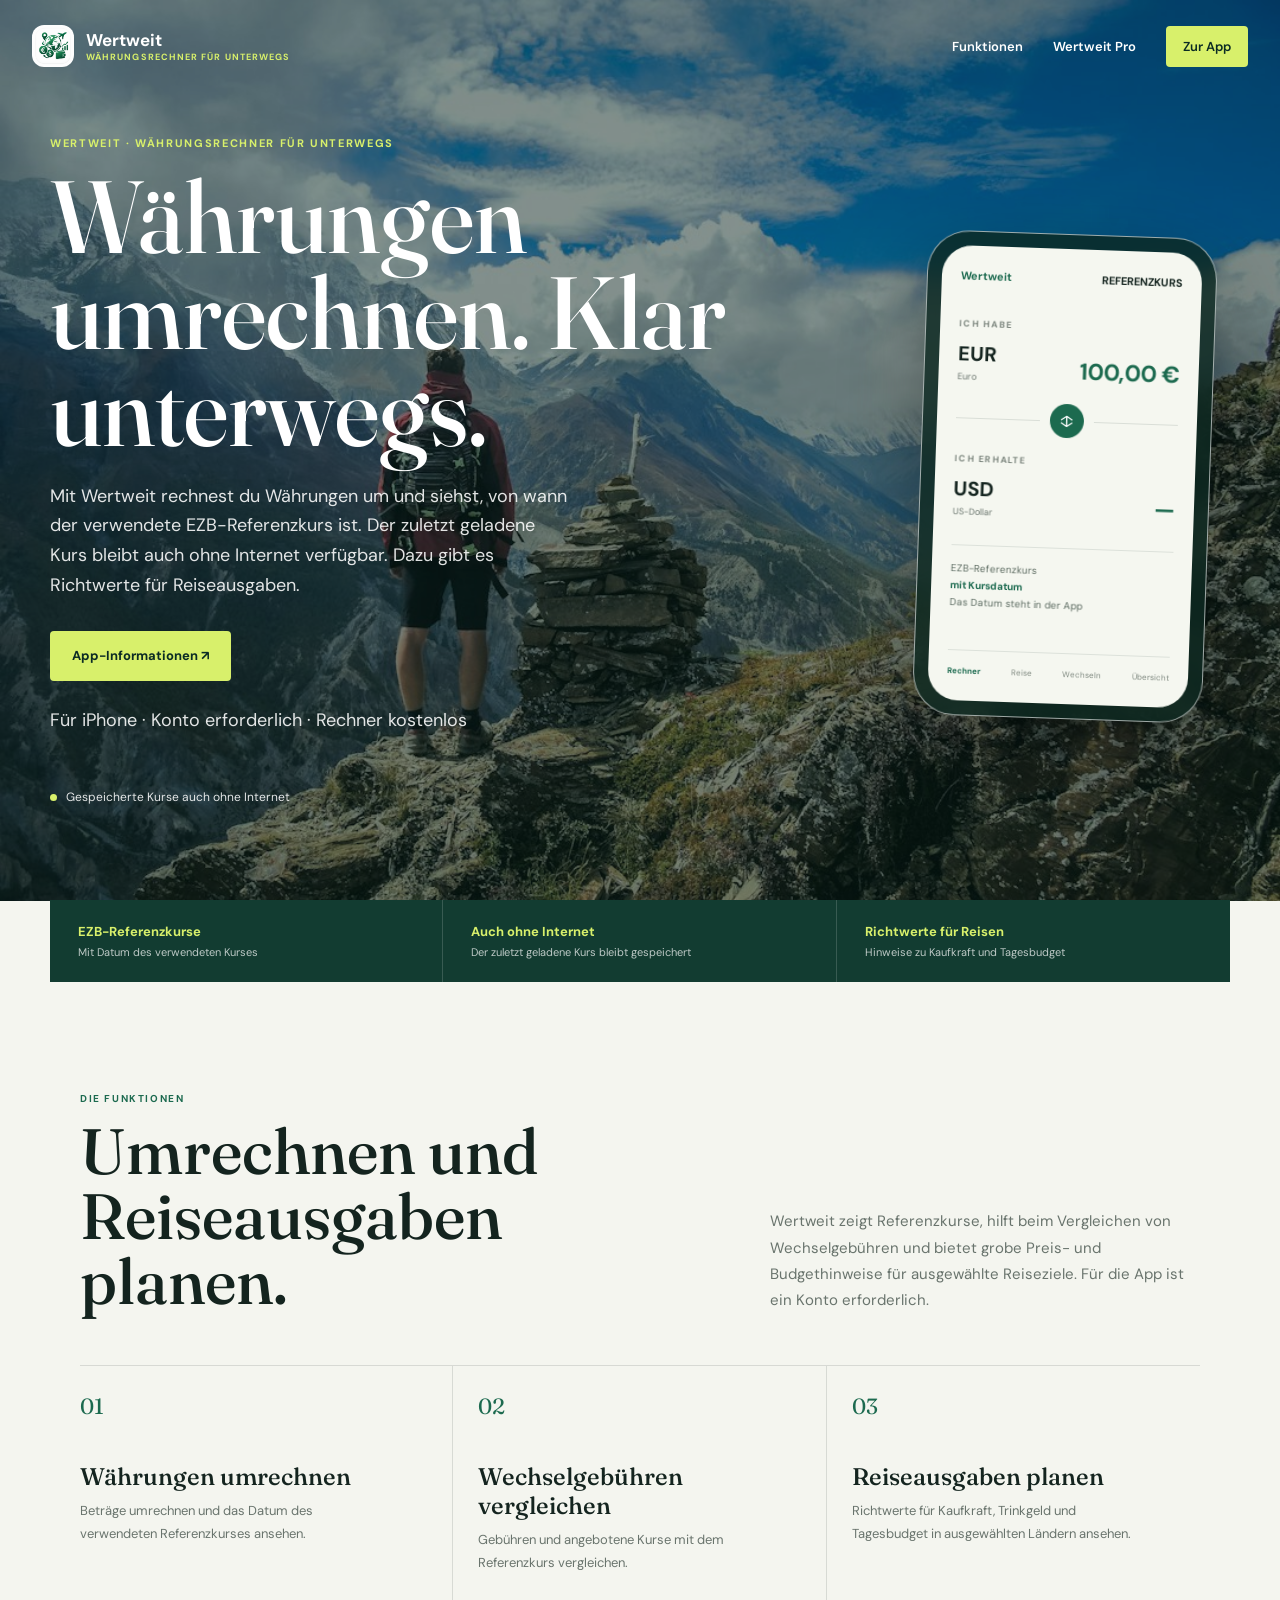
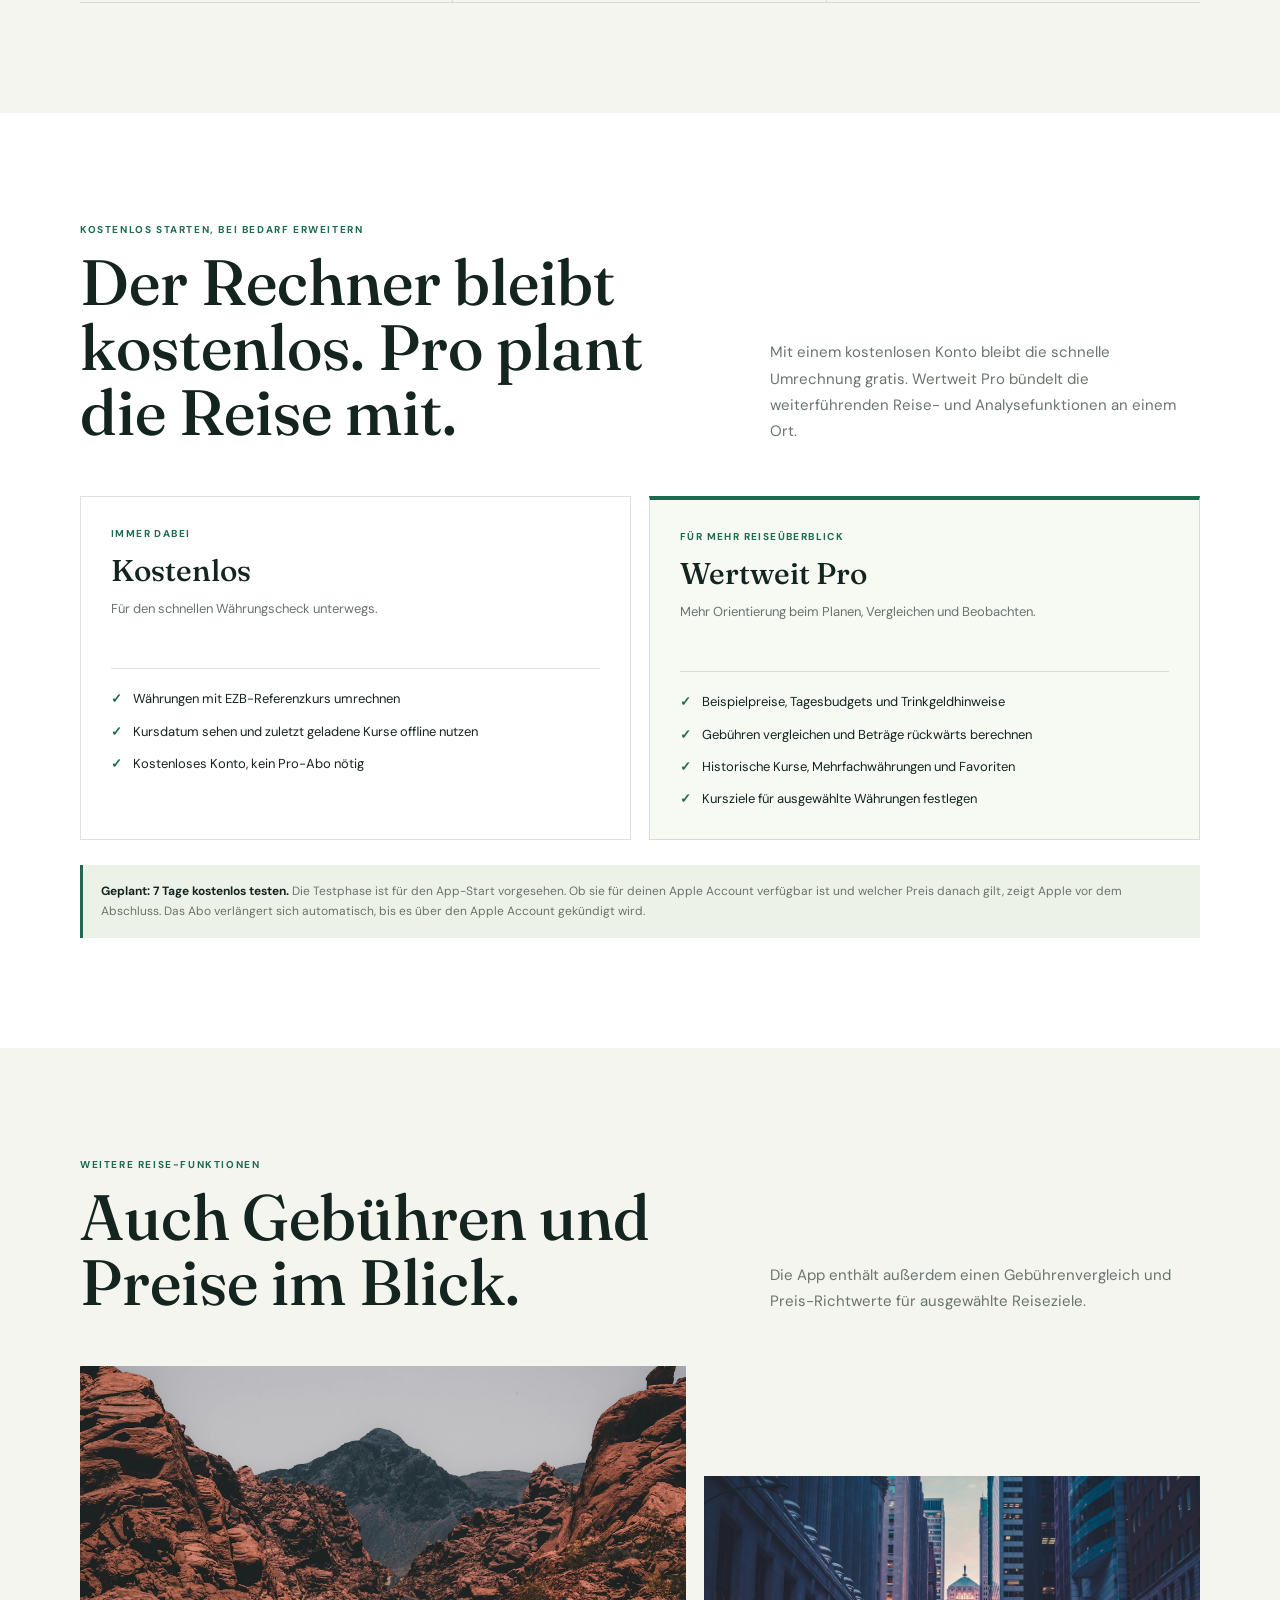
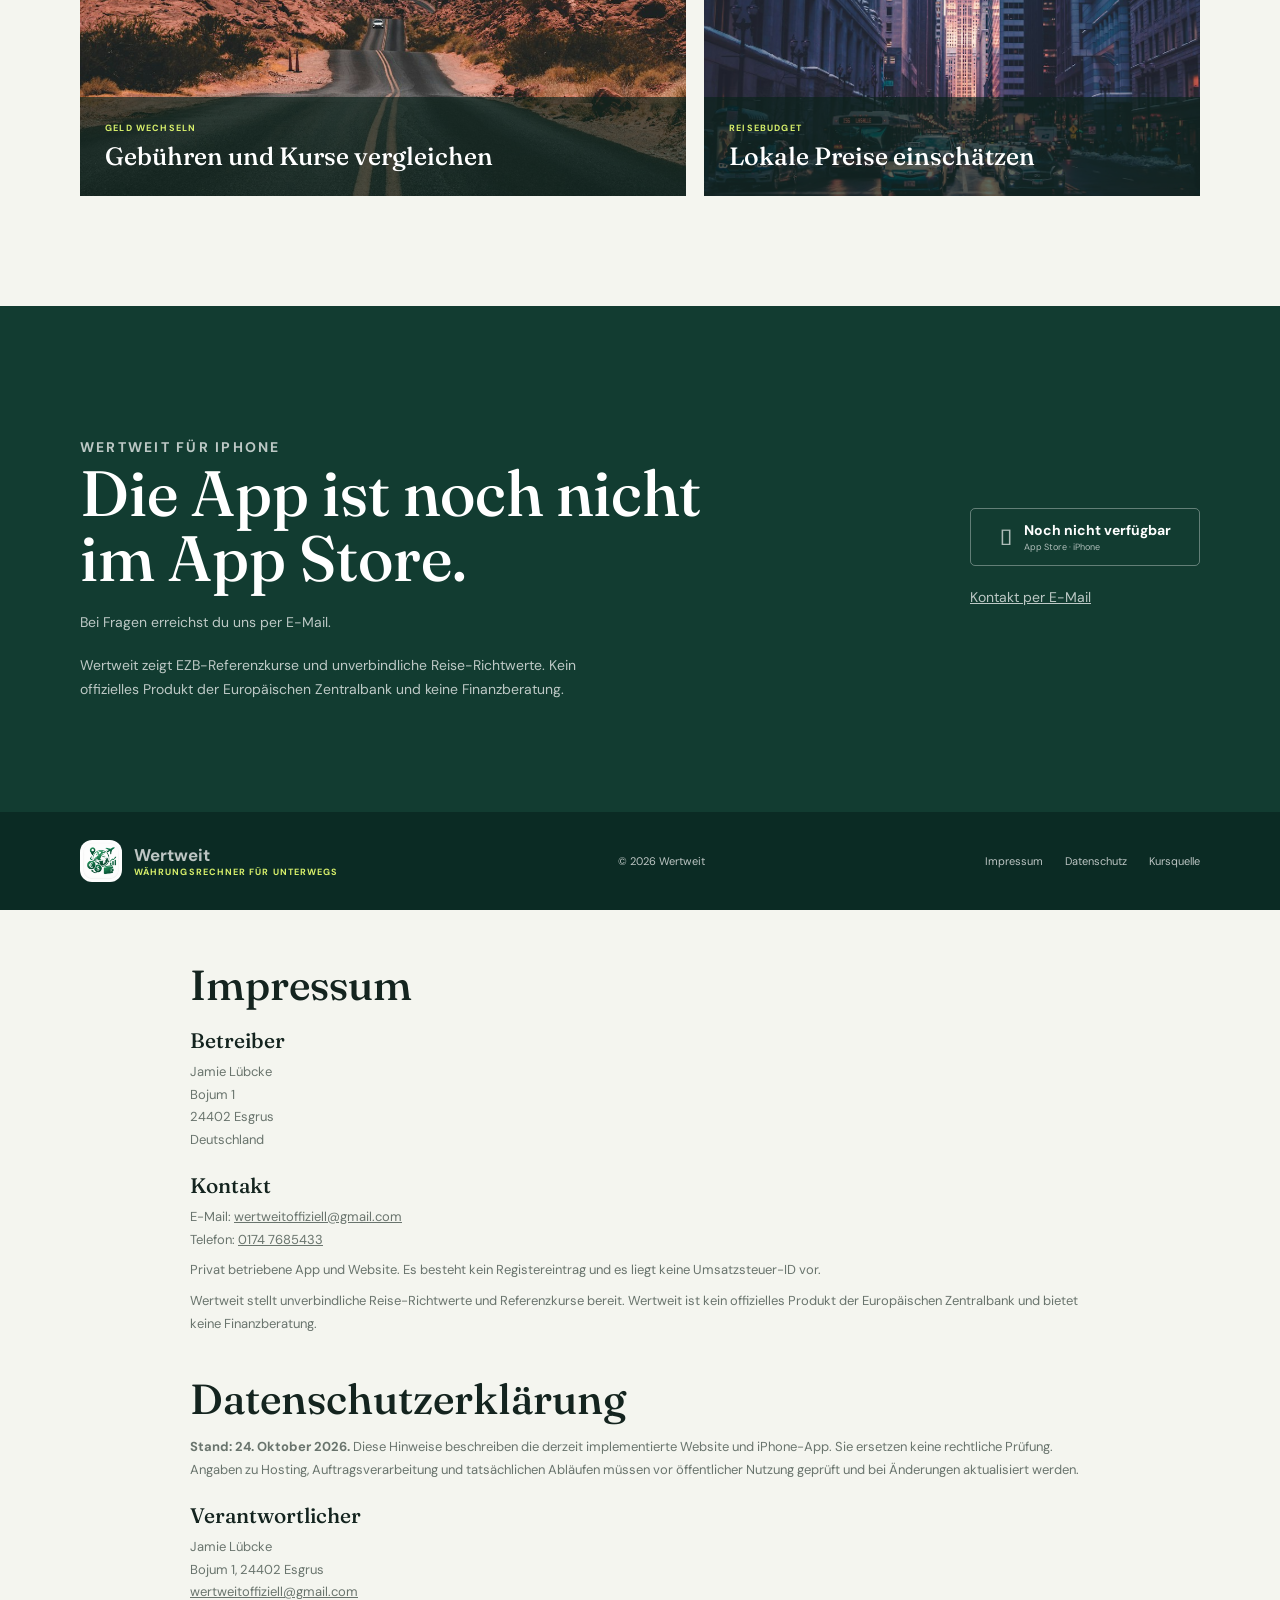
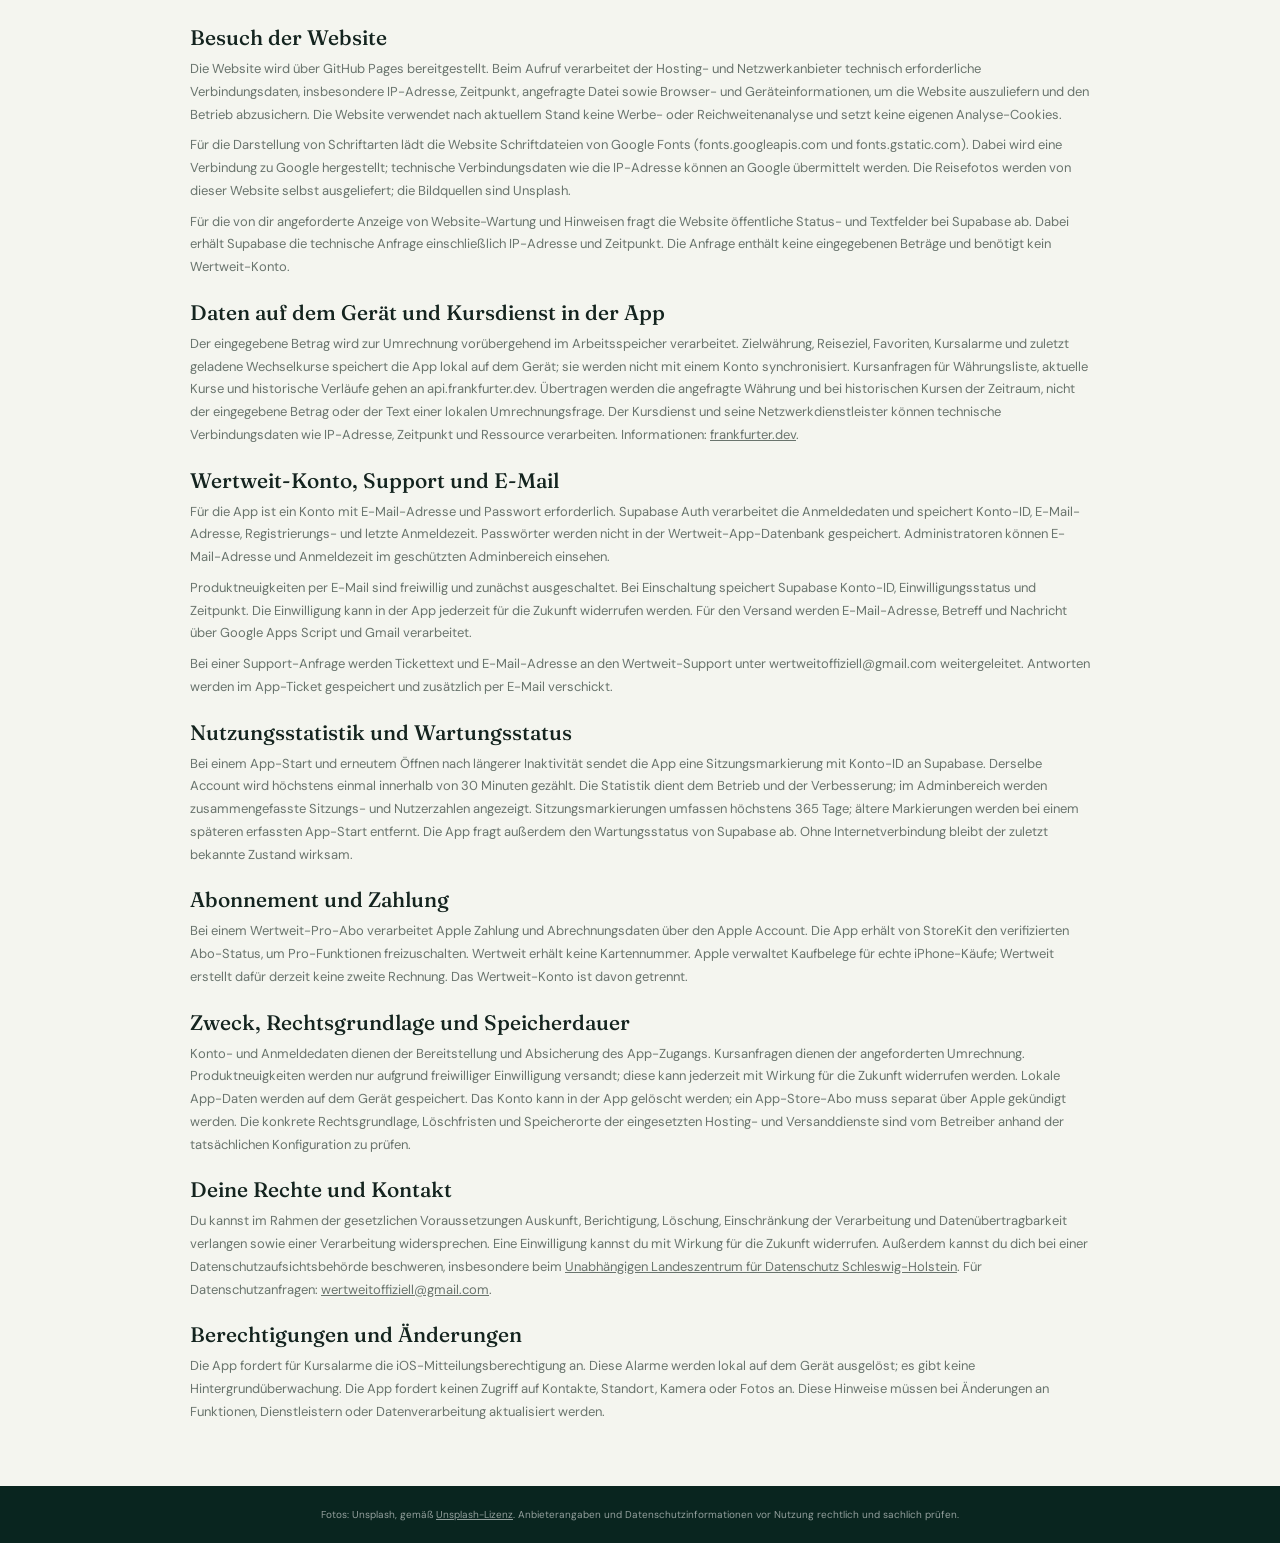
==== commit d7db5c30: "Add website controls and legal pages Co-authored-by: Copilot <223556219+Copilot@users.noreply.github" ====
--- a/website/index.html
+++ b/website/index.html
@@ -157,6 +157,24 @@
     .footer a { text-decoration: none; }
     .footer-links { display: flex; gap: 22px; }
     .legal-note { padding: 20px 32px; background: #09251f; color: rgba(255,255,255,.56); font-size: 10px; line-height: 1.7; text-align: center; }
+    .legal-details { display: grid; gap: 34px; width: min(900px, calc(100% - 48px)); margin: auto; padding: 54px 0; color: var(--ink); }
+    .legal-details section { scroll-margin-top: 24px; }
+    .legal-details h2 { margin: 0 0 16px; font-size: clamp(30px, 4vw, 42px); }
+    .legal-details h3 { margin: 20px 0 8px; font-family: var(--serif); font-size: 21px; font-weight: 500; }
+    .legal-details p, .legal-details address, .legal-details li { color: var(--muted); font-size: 13px; line-height: 1.75; }
+    .legal-details address { font-style: normal; }
+    .legal-details p { margin: 8px 0; }
+    .legal-details ul { display: grid; gap: 6px; padding-left: 21px; }
+    .site-announcement { position: fixed; inset: 12px 12px auto; z-index: 9; display: grid; grid-template-columns: auto 1fr auto; gap: 12px; align-items: start; max-width: 850px; margin: auto; padding: 16px 18px; border: 1px solid rgba(255,255,255,.2); background: var(--forest); color: white; box-shadow: 0 8px 30px rgba(0,0,0,.22); }
+    .site-announcement strong { color: var(--lime); }
+    .site-announcement p { margin: 3px 0 0; color: rgba(255,255,255,.86); font-size: 13px; line-height: 1.5; white-space: pre-line; }
+    .site-announcement[hidden], .site-maintenance[hidden] { display: none; }
+    .site-header[hidden], #start[hidden], footer[hidden] { display: none; }
+    .site-maintenance { position: fixed; inset: 0; z-index: 10; display: grid; place-items: center; padding: 30px; background: var(--forest-deep); color: white; text-align: center; }
+    .site-maintenance > div { max-width: 620px; }
+    .site-maintenance h1 { font-size: clamp(42px, 8vw, 76px); }
+    .site-maintenance p { color: rgba(255,255,255,.78); font-size: 16px; line-height: 1.7; white-space: pre-line; }
+    .site-maintenance a { color: var(--lime); }
     .reveal { opacity: 0; transform: translateY(18px); transition: opacity .65s ease, transform .65s ease; }
     .reveal.visible { opacity: 1; transform: translateY(0); }
     @media (prefers-reduced-motion: reduce) { *, *::before, *::after { scroll-behavior: auto !important; transition-duration: .01ms !important; animation-duration: .01ms !important; } .reveal { opacity: 1; transform: none; } }
@@ -203,6 +221,19 @@
   </style>
 </head>
 <body>
+  <section id="site-maintenance" class="site-maintenance" aria-labelledby="site-maintenance-title" hidden>
+    <div>
+      <p class="eyebrow">Wertweit</p>
+      <h1 id="site-maintenance-title">Wir sind bald zurück.</h1>
+      <p id="site-maintenance-message"></p>
+      <p><a href="mailto:wertweitoffiziell@gmail.com">Kontakt per E-Mail</a></p>
+    </div>
+  </section>
+  <section id="site-announcement" class="site-announcement" aria-live="polite" hidden>
+    <strong id="site-announcement-title"></strong>
+    <p id="site-announcement-message"></p>
+    <span aria-hidden="true">●</span>
+  </section>
   <header class="site-header">
     <a class="brand" href="#start" aria-label="Wertweit Startseite">
       <img src="assets/wertweit-logo.png" alt="">
@@ -329,11 +360,90 @@
     <div class="footer">
       <div class="footer-inner"><a class="brand" href="#start"><img src="assets/wertweit-logo.png" alt=""><span>Wertweit<small>Währungsrechner für unterwegs</small></span></a><div>© <span id="year"></span> Wertweit</div><nav class="footer-links" aria-label="Rechtliches"><a href="#impressum">Impressum</a><a href="#datenschutz">Datenschutz</a><a href="https://www.frankfurter.dev/" target="_blank" rel="noreferrer">Kursquelle</a></nav></div>
     </div>
-    <div class="legal-note"><span id="impressum">Anbieter: Jamie Lübcke · <a href="mailto:wertweitoffiziell@gmail.com">wertweitoffiziell@gmail.com</a>. Vollständige Anbieterangaben bitte vor Veröffentlichung ergänzen.</span><br><span id="datenschutz">Die iPhone-App benötigt ein Konto; Supabase verarbeitet dafür E-Mail-Adresse und Kontodaten. Vor Veröffentlichung Datenschutzangaben und Hostingregion ergänzen.</span><br>Fotos: Unsplash, gemäß Unsplash-Lizenz. Quellen: <a href="https://unsplash.com/license" target="_blank" rel="noreferrer">unsplash.com/license</a>.</div>
+    <div class="legal-details">
+      <section id="impressum" aria-labelledby="impressum-title">
+        <h2 id="impressum-title">Impressum</h2>
+        <h3>Betreiber</h3>
+        <address>Jamie Lübcke<br>Bojum 1<br>24402 Esgrus<br>Deutschland</address>
+        <h3>Kontakt</h3>
+        <p>E-Mail: <a href="mailto:wertweitoffiziell@gmail.com">wertweitoffiziell@gmail.com</a><br>Telefon: <a href="tel:+491747685433">0174 7685433</a></p>
+        <p>Privat betriebene App und Website. Es besteht kein Registereintrag und es liegt keine Umsatzsteuer-ID vor.</p>
+        <p>Wertweit stellt unverbindliche Reise-Richtwerte und Referenzkurse bereit. Wertweit ist kein offizielles Produkt der Europäischen Zentralbank und bietet keine Finanzberatung.</p>
+      </section>
+      <section id="datenschutz" aria-labelledby="datenschutz-title">
+        <h2 id="datenschutz-title">Datenschutzerklärung</h2>
+        <p><strong>Stand: 24. Oktober 2026.</strong> Diese Hinweise beschreiben die derzeit implementierte Website und iPhone-App. Sie ersetzen keine rechtliche Prüfung. Angaben zu Hosting, Auftragsverarbeitung und tatsächlichen Abläufen müssen vor öffentlicher Nutzung geprüft und bei Änderungen aktualisiert werden.</p>
+        <h3>Verantwortlicher</h3>
+        <address>Jamie Lübcke<br>Bojum 1, 24402 Esgrus<br><a href="mailto:wertweitoffiziell@gmail.com">wertweitoffiziell@gmail.com</a></address>
+        <h3>Besuch der Website</h3>
+        <p>Die Website wird über GitHub Pages bereitgestellt. Beim Aufruf verarbeitet der Hosting- und Netzwerkanbieter technisch erforderliche Verbindungsdaten, insbesondere IP-Adresse, Zeitpunkt, angefragte Datei sowie Browser- und Geräteinformationen, um die Website auszuliefern und den Betrieb abzusichern. Die Website verwendet nach aktuellem Stand keine Werbe- oder Reichweitenanalyse und setzt keine eigenen Analyse-Cookies.</p>
+        <p>Für die Darstellung von Schriftarten lädt die Website Schriftdateien von Google Fonts (fonts.googleapis.com und fonts.gstatic.com). Dabei wird eine Verbindung zu Google hergestellt; technische Verbindungsdaten wie die IP-Adresse können an Google übermittelt werden. Die Reisefotos werden von dieser Website selbst ausgeliefert; die Bildquellen sind Unsplash.</p>
+        <p>Für die von dir angeforderte Anzeige von Website-Wartung und Hinweisen fragt die Website öffentliche Status- und Textfelder bei Supabase ab. Dabei erhält Supabase die technische Anfrage einschließlich IP-Adresse und Zeitpunkt. Die Anfrage enthält keine eingegebenen Beträge und benötigt kein Wertweit-Konto.</p>
+        <h3>Daten auf dem Gerät und Kursdienst in der App</h3>
+        <p>Der eingegebene Betrag wird zur Umrechnung vorübergehend im Arbeitsspeicher verarbeitet. Zielwährung, Reiseziel, Favoriten, Kursalarme und zuletzt geladene Wechselkurse speichert die App lokal auf dem Gerät; sie werden nicht mit einem Konto synchronisiert. Kursanfragen für Währungsliste, aktuelle Kurse und historische Verläufe gehen an api.frankfurter.dev. Übertragen werden die angefragte Währung und bei historischen Kursen der Zeitraum, nicht der eingegebene Betrag oder der Text einer lokalen Umrechnungsfrage. Der Kursdienst und seine Netzwerkdienstleister können technische Verbindungsdaten wie IP-Adresse, Zeitpunkt und Ressource verarbeiten. Informationen: <a href="https://www.frankfurter.dev/" target="_blank" rel="noreferrer">frankfurter.dev</a>.</p>
+        <h3>Wertweit-Konto, Support und E-Mail</h3>
+        <p>Für die App ist ein Konto mit E-Mail-Adresse und Passwort erforderlich. Supabase Auth verarbeitet die Anmeldedaten und speichert Konto-ID, E-Mail-Adresse, Registrierungs- und letzte Anmeldezeit. Passwörter werden nicht in der Wertweit-App-Datenbank gespeichert. Administratoren können E-Mail-Adresse und Anmeldezeit im geschützten Adminbereich einsehen.</p>
+        <p>Produktneuigkeiten per E-Mail sind freiwillig und zunächst ausgeschaltet. Bei Einschaltung speichert Supabase Konto-ID, Einwilligungsstatus und Zeitpunkt. Die Einwilligung kann in der App jederzeit für die Zukunft widerrufen werden. Für den Versand werden E-Mail-Adresse, Betreff und Nachricht über Google Apps Script und Gmail verarbeitet.</p>
+        <p>Bei einer Support-Anfrage werden Tickettext und E-Mail-Adresse an den Wertweit-Support unter wertweitoffiziell@gmail.com weitergeleitet. Antworten werden im App-Ticket gespeichert und zusätzlich per E-Mail verschickt.</p>
+        <h3>Nutzungsstatistik und Wartungsstatus</h3>
+        <p>Bei einem App-Start und erneutem Öffnen nach längerer Inaktivität sendet die App eine Sitzungsmarkierung mit Konto-ID an Supabase. Derselbe Account wird höchstens einmal innerhalb von 30 Minuten gezählt. Die Statistik dient dem Betrieb und der Verbesserung; im Adminbereich werden zusammengefasste Sitzungs- und Nutzerzahlen angezeigt. Sitzungsmarkierungen umfassen höchstens 365 Tage; ältere Markierungen werden bei einem späteren erfassten App-Start entfernt. Die App fragt außerdem den Wartungsstatus von Supabase ab. Ohne Internetverbindung bleibt der zuletzt bekannte Zustand wirksam.</p>
+        <h3>Abonnement und Zahlung</h3>
+        <p>Bei einem Wertweit-Pro-Abo verarbeitet Apple Zahlung und Abrechnungsdaten über den Apple Account. Die App erhält von StoreKit den verifizierten Abo-Status, um Pro-Funktionen freizuschalten. Wertweit erhält keine Kartennummer. Apple verwaltet Kaufbelege für echte iPhone-Käufe; Wertweit erstellt dafür derzeit keine zweite Rechnung. Das Wertweit-Konto ist davon getrennt.</p>
+        <h3>Zweck, Rechtsgrundlage und Speicherdauer</h3>
+        <p>Konto- und Anmeldedaten dienen der Bereitstellung und Absicherung des App-Zugangs. Kursanfragen dienen der angeforderten Umrechnung. Produktneuigkeiten werden nur aufgrund freiwilliger Einwilligung versandt; diese kann jederzeit mit Wirkung für die Zukunft widerrufen werden. Lokale App-Daten werden auf dem Gerät gespeichert. Das Konto kann in der App gelöscht werden; ein App-Store-Abo muss separat über Apple gekündigt werden. Die konkrete Rechtsgrundlage, Löschfristen und Speicherorte der eingesetzten Hosting- und Versanddienste sind vom Betreiber anhand der tatsächlichen Konfiguration zu prüfen.</p>
+        <h3>Deine Rechte und Kontakt</h3>
+        <p>Du kannst im Rahmen der gesetzlichen Voraussetzungen Auskunft, Berichtigung, Löschung, Einschränkung der Verarbeitung und Datenübertragbarkeit verlangen sowie einer Verarbeitung widersprechen. Eine Einwilligung kannst du mit Wirkung für die Zukunft widerrufen. Außerdem kannst du dich bei einer Datenschutzaufsichtsbehörde beschweren, insbesondere beim <a href="https://www.datenschutzzentrum.de/" target="_blank" rel="noreferrer">Unabhängigen Landeszentrum für Datenschutz Schleswig-Holstein</a>. Für Datenschutzanfragen: <a href="mailto:wertweitoffiziell@gmail.com">wertweitoffiziell@gmail.com</a>.</p>
+        <h3>Berechtigungen und Änderungen</h3>
+        <p>Die App fordert für Kursalarme die iOS-Mitteilungsberechtigung an. Diese Alarme werden lokal auf dem Gerät ausgelöst; es gibt keine Hintergrundüberwachung. Die App fordert keinen Zugriff auf Kontakte, Standort, Kamera oder Fotos an. Diese Hinweise müssen bei Änderungen an Funktionen, Dienstleistern oder Datenverarbeitung aktualisiert werden.</p>
+      </section>
+    </div>
+    <div class="legal-note">Fotos: Unsplash, gemäß <a href="https://unsplash.com/license" target="_blank" rel="noreferrer">Unsplash-Lizenz</a>. Anbieterangaben und Datenschutzinformationen vor Nutzung rechtlich und sachlich prüfen.</div>
   </footer>
 
+  <script src="supabase-config.js"></script>
   <script>
     document.querySelector("#year").textContent = new Date().getFullYear();
+
+    async function refreshWebsiteSettings() {
+      const config = window.WERTWEIT_SUPABASE;
+      if (!config?.url || !config?.publishableKey) {
+        console.error("Website status is unavailable because the public Supabase configuration is missing.");
+        return;
+      }
+      try {
+        const endpoint = new URL("/rest/v1/app_settings", config.url);
+        endpoint.search = new URLSearchParams({
+          select: "website_maintenance_enabled,website_maintenance_message,website_announcement_enabled,website_announcement_title,website_announcement_message",
+          id: "eq.1",
+          limit: "1",
+        }).toString();
+        const response = await fetch(endpoint, {
+          headers: { apikey: config.publishableKey },
+          cache: "no-store",
+        });
+        if (!response.ok) throw new Error(`Supabase returned HTTP ${response.status}`);
+        const rows = await response.json();
+        if (!Array.isArray(rows) || !rows[0]) throw new Error("Website status settings were not found.");
+
+        const settings = rows[0];
+        const maintenance = settings.website_maintenance_enabled === true;
+        document.querySelector("#site-maintenance-message").textContent = settings.website_maintenance_message;
+        document.querySelector("#site-maintenance").hidden = !maintenance;
+        document.querySelector(".site-header").hidden = maintenance;
+        document.querySelector("#start").hidden = maintenance;
+        document.querySelector("footer").hidden = maintenance;
+
+        const announcement = settings.website_announcement_enabled === true &&
+          settings.website_announcement_title && settings.website_announcement_message;
+        document.querySelector("#site-announcement-title").textContent = announcement ? settings.website_announcement_title : "";
+        document.querySelector("#site-announcement-message").textContent = announcement ? settings.website_announcement_message : "";
+        document.querySelector("#site-announcement").hidden = !announcement || maintenance;
+      } catch (error) {
+        console.error("Could not refresh public website settings.", error);
+      }
+    }
+    refreshWebsiteSettings();
+    window.setInterval(refreshWebsiteSettings, 60_000);
 
     const revealObserver = new IntersectionObserver(entries => {
       for (const entry of entries) {
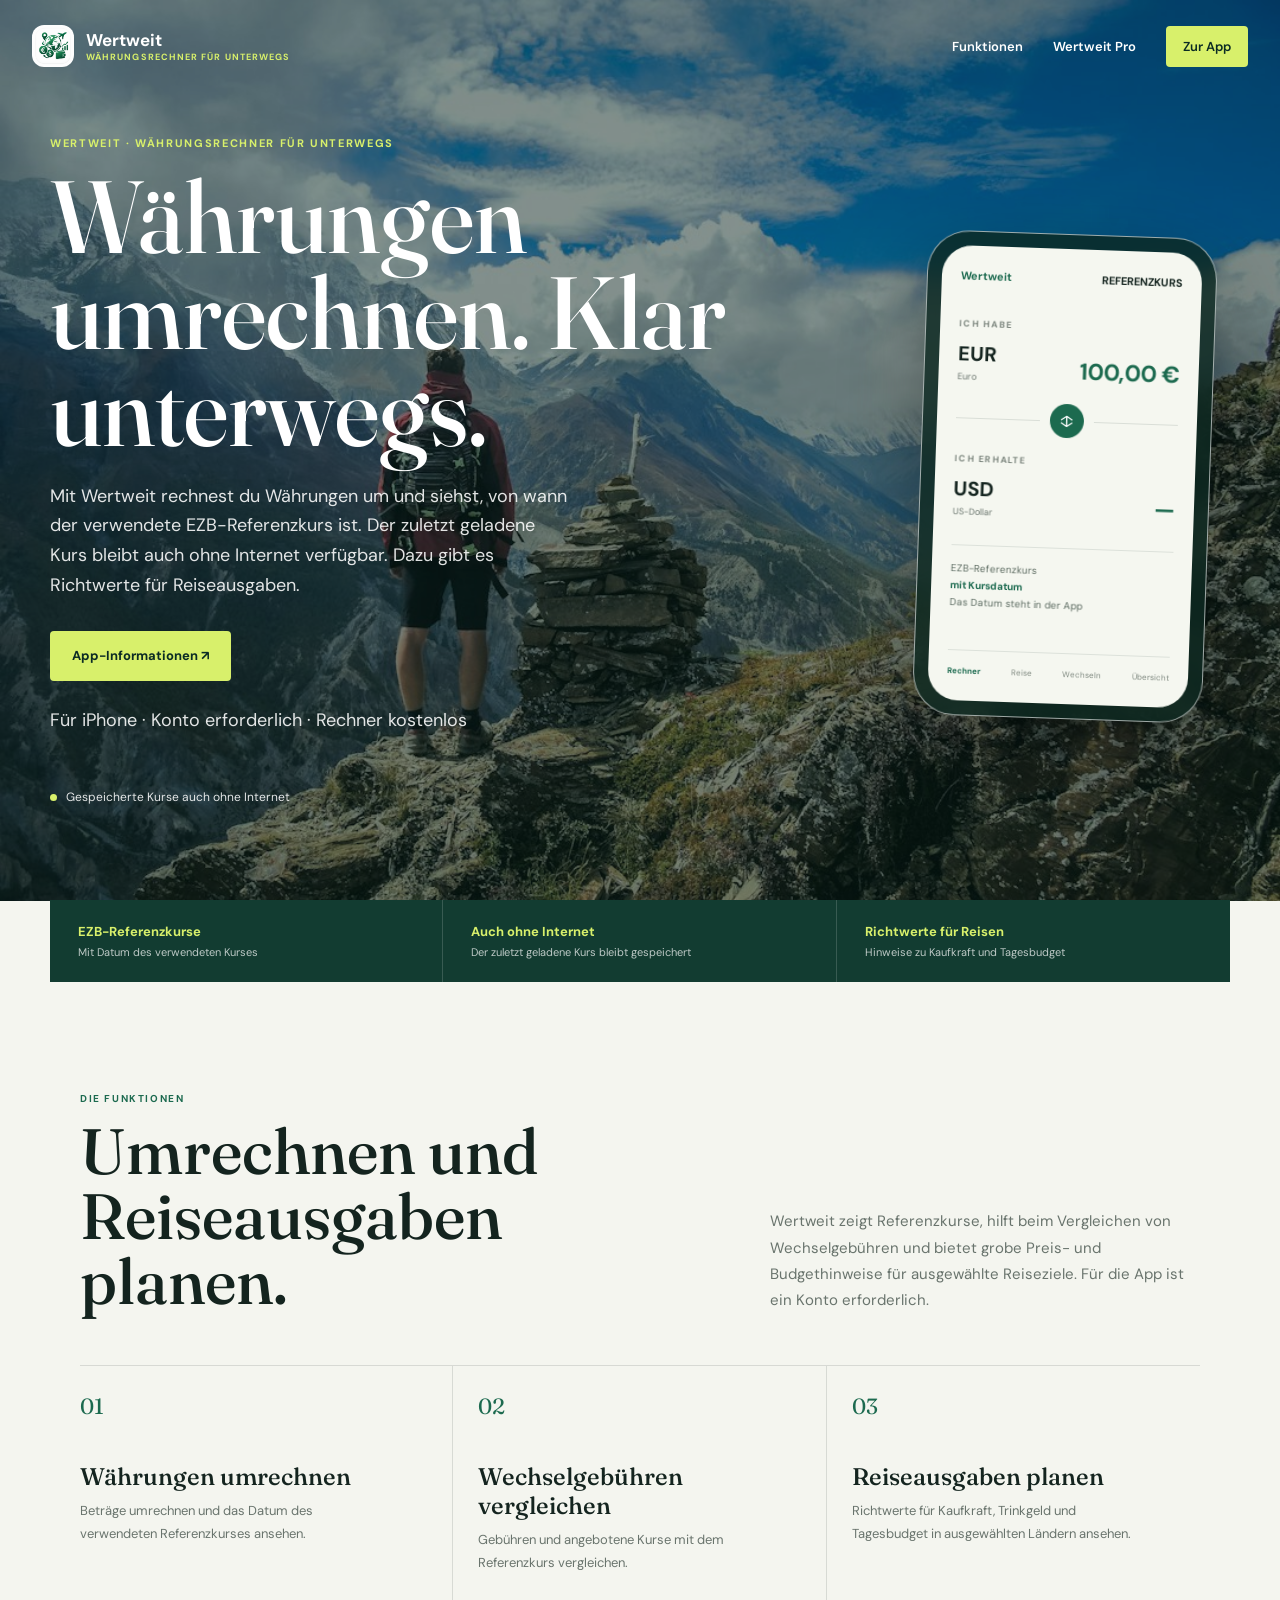
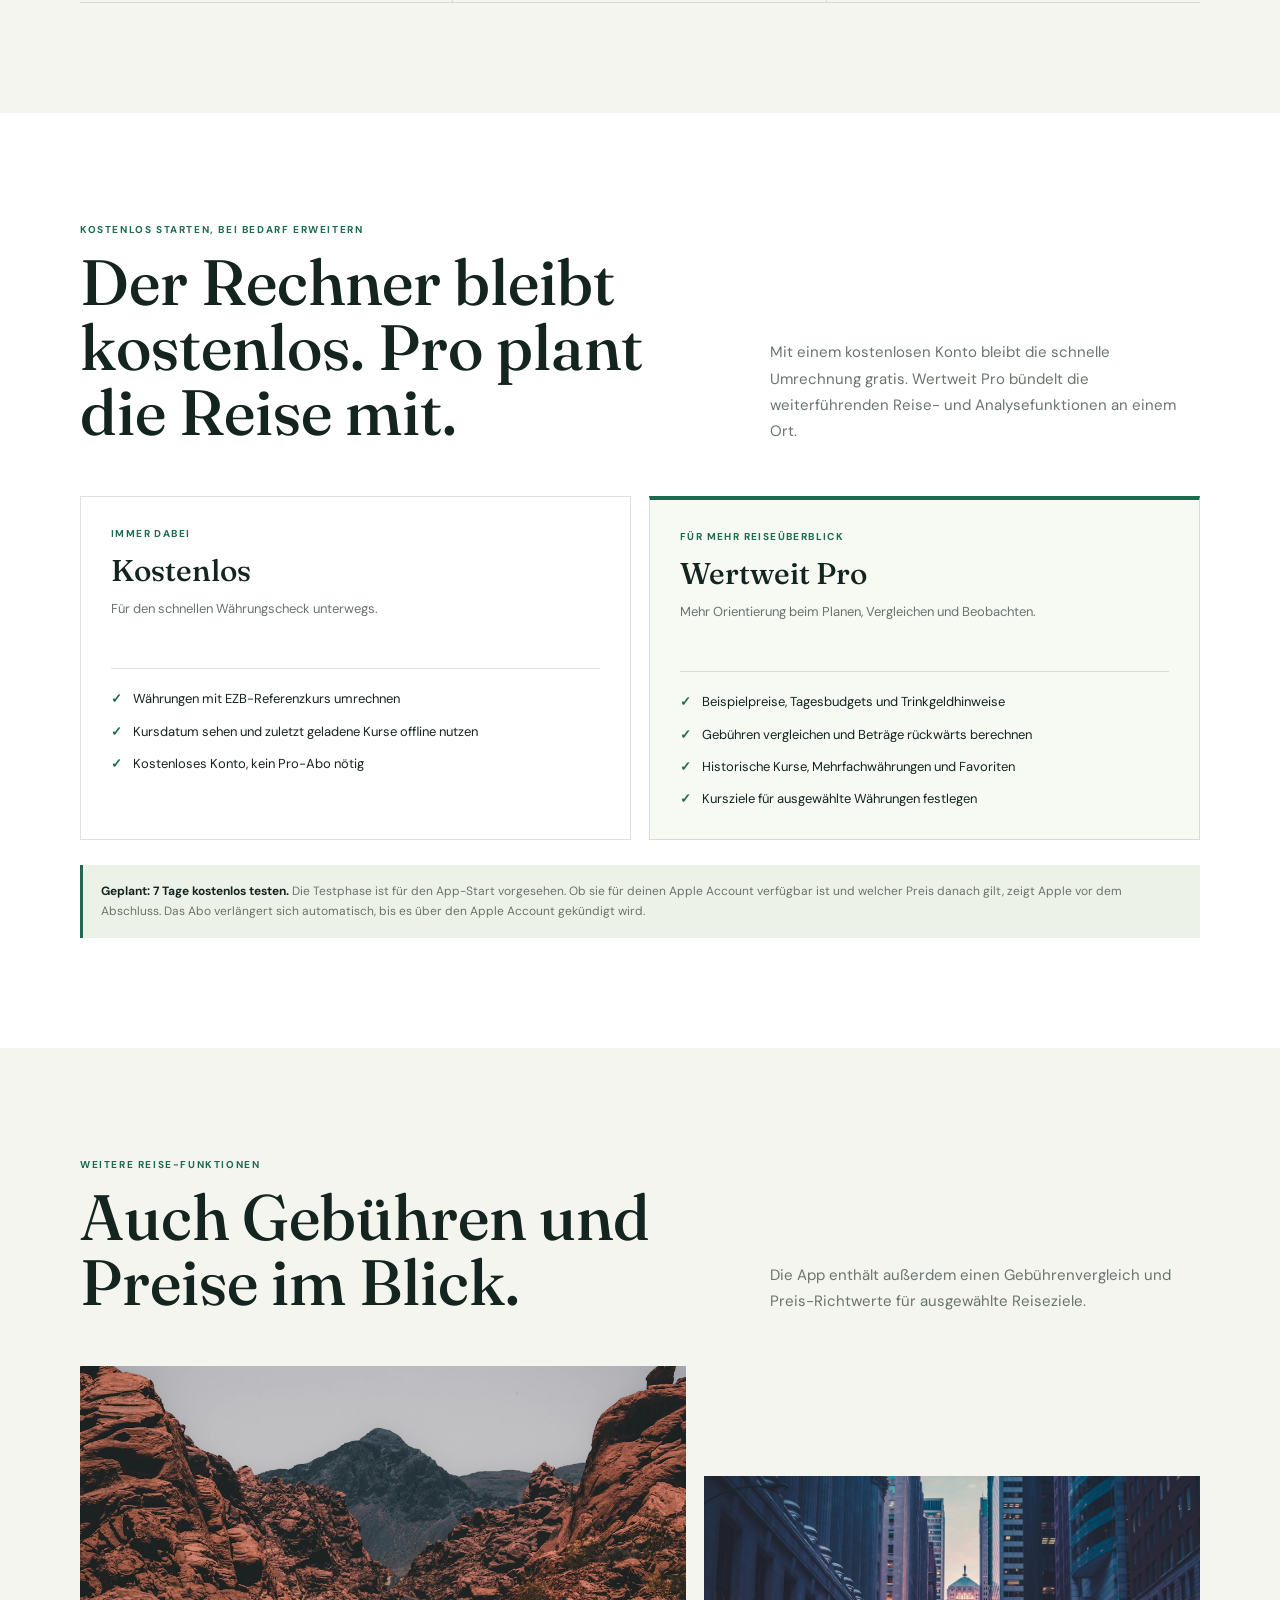
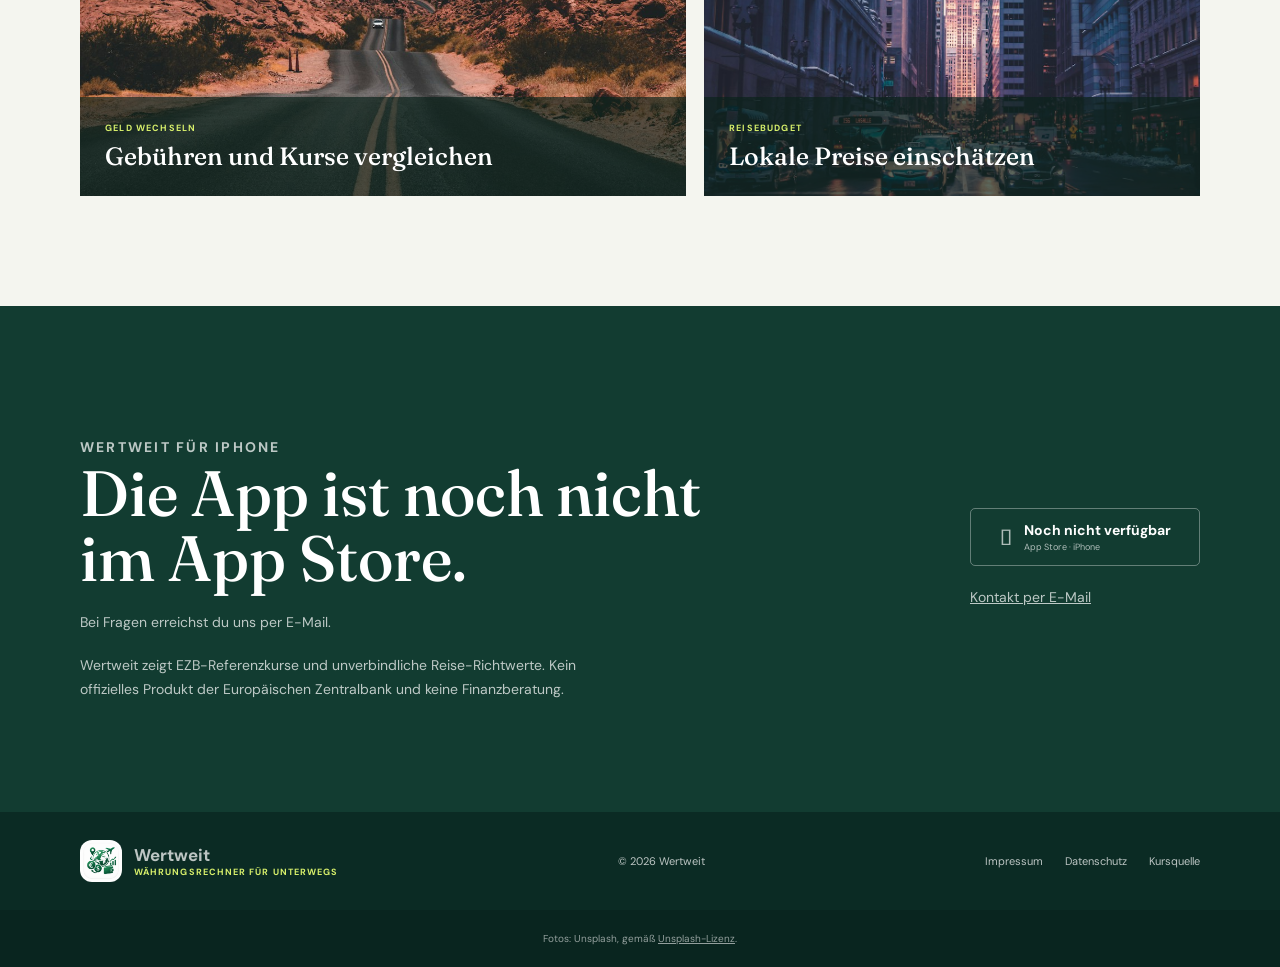
==== commit 7b7e11a9: "Publish legal pages and improve website broadcasts Co-authored-by: Copilot <223556219+Copilot@users." ====
--- a/website/index.html
+++ b/website/index.html
@@ -157,14 +157,6 @@
     .footer a { text-decoration: none; }
     .footer-links { display: flex; gap: 22px; }
     .legal-note { padding: 20px 32px; background: #09251f; color: rgba(255,255,255,.56); font-size: 10px; line-height: 1.7; text-align: center; }
-    .legal-details { display: grid; gap: 34px; width: min(900px, calc(100% - 48px)); margin: auto; padding: 54px 0; color: var(--ink); }
-    .legal-details section { scroll-margin-top: 24px; }
-    .legal-details h2 { margin: 0 0 16px; font-size: clamp(30px, 4vw, 42px); }
-    .legal-details h3 { margin: 20px 0 8px; font-family: var(--serif); font-size: 21px; font-weight: 500; }
-    .legal-details p, .legal-details address, .legal-details li { color: var(--muted); font-size: 13px; line-height: 1.75; }
-    .legal-details address { font-style: normal; }
-    .legal-details p { margin: 8px 0; }
-    .legal-details ul { display: grid; gap: 6px; padding-left: 21px; }
     .site-announcement { position: fixed; inset: 12px 12px auto; z-index: 9; display: grid; grid-template-columns: auto 1fr auto; gap: 12px; align-items: start; max-width: 850px; margin: auto; padding: 16px 18px; border: 1px solid rgba(255,255,255,.2); background: var(--forest); color: white; box-shadow: 0 8px 30px rgba(0,0,0,.22); }
     .site-announcement strong { color: var(--lime); }
     .site-announcement p { margin: 3px 0 0; color: rgba(255,255,255,.86); font-size: 13px; line-height: 1.5; white-space: pre-line; }
@@ -358,92 +350,15 @@
 
   <footer>
     <div class="footer">
-      <div class="footer-inner"><a class="brand" href="#start"><img src="assets/wertweit-logo.png" alt=""><span>Wertweit<small>Währungsrechner für unterwegs</small></span></a><div>© <span id="year"></span> Wertweit</div><nav class="footer-links" aria-label="Rechtliches"><a href="#impressum">Impressum</a><a href="#datenschutz">Datenschutz</a><a href="https://www.frankfurter.dev/" target="_blank" rel="noreferrer">Kursquelle</a></nav></div>
+      <div class="footer-inner"><a class="brand" href="./"><img src="assets/wertweit-logo.png" alt=""><span>Wertweit<small>Währungsrechner für unterwegs</small></span></a><div>© <span id="year"></span> Wertweit</div><nav class="footer-links" aria-label="Rechtliches"><a href="impressum.html">Impressum</a><a href="datenschutz.html">Datenschutz</a><a href="https://www.frankfurter.dev/" target="_blank" rel="noreferrer">Kursquelle</a></nav></div>
     </div>
-    <div class="legal-details">
-      <section id="impressum" aria-labelledby="impressum-title">
-        <h2 id="impressum-title">Impressum</h2>
-        <h3>Betreiber</h3>
-        <address>Jamie Lübcke<br>Bojum 1<br>24402 Esgrus<br>Deutschland</address>
-        <h3>Kontakt</h3>
-        <p>E-Mail: <a href="mailto:wertweitoffiziell@gmail.com">wertweitoffiziell@gmail.com</a><br>Telefon: <a href="tel:+491747685433">0174 7685433</a></p>
-        <p>Privat betriebene App und Website. Es besteht kein Registereintrag und es liegt keine Umsatzsteuer-ID vor.</p>
-        <p>Wertweit stellt unverbindliche Reise-Richtwerte und Referenzkurse bereit. Wertweit ist kein offizielles Produkt der Europäischen Zentralbank und bietet keine Finanzberatung.</p>
-      </section>
-      <section id="datenschutz" aria-labelledby="datenschutz-title">
-        <h2 id="datenschutz-title">Datenschutzerklärung</h2>
-        <p><strong>Stand: 24. Oktober 2026.</strong> Diese Hinweise beschreiben die derzeit implementierte Website und iPhone-App. Sie ersetzen keine rechtliche Prüfung. Angaben zu Hosting, Auftragsverarbeitung und tatsächlichen Abläufen müssen vor öffentlicher Nutzung geprüft und bei Änderungen aktualisiert werden.</p>
-        <h3>Verantwortlicher</h3>
-        <address>Jamie Lübcke<br>Bojum 1, 24402 Esgrus<br><a href="mailto:wertweitoffiziell@gmail.com">wertweitoffiziell@gmail.com</a></address>
-        <h3>Besuch der Website</h3>
-        <p>Die Website wird über GitHub Pages bereitgestellt. Beim Aufruf verarbeitet der Hosting- und Netzwerkanbieter technisch erforderliche Verbindungsdaten, insbesondere IP-Adresse, Zeitpunkt, angefragte Datei sowie Browser- und Geräteinformationen, um die Website auszuliefern und den Betrieb abzusichern. Die Website verwendet nach aktuellem Stand keine Werbe- oder Reichweitenanalyse und setzt keine eigenen Analyse-Cookies.</p>
-        <p>Für die Darstellung von Schriftarten lädt die Website Schriftdateien von Google Fonts (fonts.googleapis.com und fonts.gstatic.com). Dabei wird eine Verbindung zu Google hergestellt; technische Verbindungsdaten wie die IP-Adresse können an Google übermittelt werden. Die Reisefotos werden von dieser Website selbst ausgeliefert; die Bildquellen sind Unsplash.</p>
-        <p>Für die von dir angeforderte Anzeige von Website-Wartung und Hinweisen fragt die Website öffentliche Status- und Textfelder bei Supabase ab. Dabei erhält Supabase die technische Anfrage einschließlich IP-Adresse und Zeitpunkt. Die Anfrage enthält keine eingegebenen Beträge und benötigt kein Wertweit-Konto.</p>
-        <h3>Daten auf dem Gerät und Kursdienst in der App</h3>
-        <p>Der eingegebene Betrag wird zur Umrechnung vorübergehend im Arbeitsspeicher verarbeitet. Zielwährung, Reiseziel, Favoriten, Kursalarme und zuletzt geladene Wechselkurse speichert die App lokal auf dem Gerät; sie werden nicht mit einem Konto synchronisiert. Kursanfragen für Währungsliste, aktuelle Kurse und historische Verläufe gehen an api.frankfurter.dev. Übertragen werden die angefragte Währung und bei historischen Kursen der Zeitraum, nicht der eingegebene Betrag oder der Text einer lokalen Umrechnungsfrage. Der Kursdienst und seine Netzwerkdienstleister können technische Verbindungsdaten wie IP-Adresse, Zeitpunkt und Ressource verarbeiten. Informationen: <a href="https://www.frankfurter.dev/" target="_blank" rel="noreferrer">frankfurter.dev</a>.</p>
-        <h3>Wertweit-Konto, Support und E-Mail</h3>
-        <p>Für die App ist ein Konto mit E-Mail-Adresse und Passwort erforderlich. Supabase Auth verarbeitet die Anmeldedaten und speichert Konto-ID, E-Mail-Adresse, Registrierungs- und letzte Anmeldezeit. Passwörter werden nicht in der Wertweit-App-Datenbank gespeichert. Administratoren können E-Mail-Adresse und Anmeldezeit im geschützten Adminbereich einsehen.</p>
-        <p>Produktneuigkeiten per E-Mail sind freiwillig und zunächst ausgeschaltet. Bei Einschaltung speichert Supabase Konto-ID, Einwilligungsstatus und Zeitpunkt. Die Einwilligung kann in der App jederzeit für die Zukunft widerrufen werden. Für den Versand werden E-Mail-Adresse, Betreff und Nachricht über Google Apps Script und Gmail verarbeitet.</p>
-        <p>Bei einer Support-Anfrage werden Tickettext und E-Mail-Adresse an den Wertweit-Support unter wertweitoffiziell@gmail.com weitergeleitet. Antworten werden im App-Ticket gespeichert und zusätzlich per E-Mail verschickt.</p>
-        <h3>Nutzungsstatistik und Wartungsstatus</h3>
-        <p>Bei einem App-Start und erneutem Öffnen nach längerer Inaktivität sendet die App eine Sitzungsmarkierung mit Konto-ID an Supabase. Derselbe Account wird höchstens einmal innerhalb von 30 Minuten gezählt. Die Statistik dient dem Betrieb und der Verbesserung; im Adminbereich werden zusammengefasste Sitzungs- und Nutzerzahlen angezeigt. Sitzungsmarkierungen umfassen höchstens 365 Tage; ältere Markierungen werden bei einem späteren erfassten App-Start entfernt. Die App fragt außerdem den Wartungsstatus von Supabase ab. Ohne Internetverbindung bleibt der zuletzt bekannte Zustand wirksam.</p>
-        <h3>Abonnement und Zahlung</h3>
-        <p>Bei einem Wertweit-Pro-Abo verarbeitet Apple Zahlung und Abrechnungsdaten über den Apple Account. Die App erhält von StoreKit den verifizierten Abo-Status, um Pro-Funktionen freizuschalten. Wertweit erhält keine Kartennummer. Apple verwaltet Kaufbelege für echte iPhone-Käufe; Wertweit erstellt dafür derzeit keine zweite Rechnung. Das Wertweit-Konto ist davon getrennt.</p>
-        <h3>Zweck, Rechtsgrundlage und Speicherdauer</h3>
-        <p>Konto- und Anmeldedaten dienen der Bereitstellung und Absicherung des App-Zugangs. Kursanfragen dienen der angeforderten Umrechnung. Produktneuigkeiten werden nur aufgrund freiwilliger Einwilligung versandt; diese kann jederzeit mit Wirkung für die Zukunft widerrufen werden. Lokale App-Daten werden auf dem Gerät gespeichert. Das Konto kann in der App gelöscht werden; ein App-Store-Abo muss separat über Apple gekündigt werden. Die konkrete Rechtsgrundlage, Löschfristen und Speicherorte der eingesetzten Hosting- und Versanddienste sind vom Betreiber anhand der tatsächlichen Konfiguration zu prüfen.</p>
-        <h3>Deine Rechte und Kontakt</h3>
-        <p>Du kannst im Rahmen der gesetzlichen Voraussetzungen Auskunft, Berichtigung, Löschung, Einschränkung der Verarbeitung und Datenübertragbarkeit verlangen sowie einer Verarbeitung widersprechen. Eine Einwilligung kannst du mit Wirkung für die Zukunft widerrufen. Außerdem kannst du dich bei einer Datenschutzaufsichtsbehörde beschweren, insbesondere beim <a href="https://www.datenschutzzentrum.de/" target="_blank" rel="noreferrer">Unabhängigen Landeszentrum für Datenschutz Schleswig-Holstein</a>. Für Datenschutzanfragen: <a href="mailto:wertweitoffiziell@gmail.com">wertweitoffiziell@gmail.com</a>.</p>
-        <h3>Berechtigungen und Änderungen</h3>
-        <p>Die App fordert für Kursalarme die iOS-Mitteilungsberechtigung an. Diese Alarme werden lokal auf dem Gerät ausgelöst; es gibt keine Hintergrundüberwachung. Die App fordert keinen Zugriff auf Kontakte, Standort, Kamera oder Fotos an. Diese Hinweise müssen bei Änderungen an Funktionen, Dienstleistern oder Datenverarbeitung aktualisiert werden.</p>
-      </section>
-    </div>
-    <div class="legal-note">Fotos: Unsplash, gemäß <a href="https://unsplash.com/license" target="_blank" rel="noreferrer">Unsplash-Lizenz</a>. Anbieterangaben und Datenschutzinformationen vor Nutzung rechtlich und sachlich prüfen.</div>
+    <div class="legal-note">Fotos: Unsplash, gemäß <a href="https://unsplash.com/license" target="_blank" rel="noreferrer">Unsplash-Lizenz</a>.</div>
   </footer>
 
   <script src="supabase-config.js"></script>
+  <script src="site-status.js"></script>
   <script>
     document.querySelector("#year").textContent = new Date().getFullYear();
-
-    async function refreshWebsiteSettings() {
-      const config = window.WERTWEIT_SUPABASE;
-      if (!config?.url || !config?.publishableKey) {
-        console.error("Website status is unavailable because the public Supabase configuration is missing.");
-        return;
-      }
-      try {
-        const endpoint = new URL("/rest/v1/app_settings", config.url);
-        endpoint.search = new URLSearchParams({
-          select: "website_maintenance_enabled,website_maintenance_message,website_announcement_enabled,website_announcement_title,website_announcement_message",
-          id: "eq.1",
-          limit: "1",
-        }).toString();
-        const response = await fetch(endpoint, {
-          headers: { apikey: config.publishableKey },
-          cache: "no-store",
-        });
-        if (!response.ok) throw new Error(`Supabase returned HTTP ${response.status}`);
-        const rows = await response.json();
-        if (!Array.isArray(rows) || !rows[0]) throw new Error("Website status settings were not found.");
-
-        const settings = rows[0];
-        const maintenance = settings.website_maintenance_enabled === true;
-        document.querySelector("#site-maintenance-message").textContent = settings.website_maintenance_message;
-        document.querySelector("#site-maintenance").hidden = !maintenance;
-        document.querySelector(".site-header").hidden = maintenance;
-        document.querySelector("#start").hidden = maintenance;
-        document.querySelector("footer").hidden = maintenance;
-
-        const announcement = settings.website_announcement_enabled === true &&
-          settings.website_announcement_title && settings.website_announcement_message;
-        document.querySelector("#site-announcement-title").textContent = announcement ? settings.website_announcement_title : "";
-        document.querySelector("#site-announcement-message").textContent = announcement ? settings.website_announcement_message : "";
-        document.querySelector("#site-announcement").hidden = !announcement || maintenance;
-      } catch (error) {
-        console.error("Could not refresh public website settings.", error);
-      }
-    }
-    refreshWebsiteSettings();
-    window.setInterval(refreshWebsiteSettings, 60_000);
 
     const revealObserver = new IntersectionObserver(entries => {
       for (const entry of entries) {
